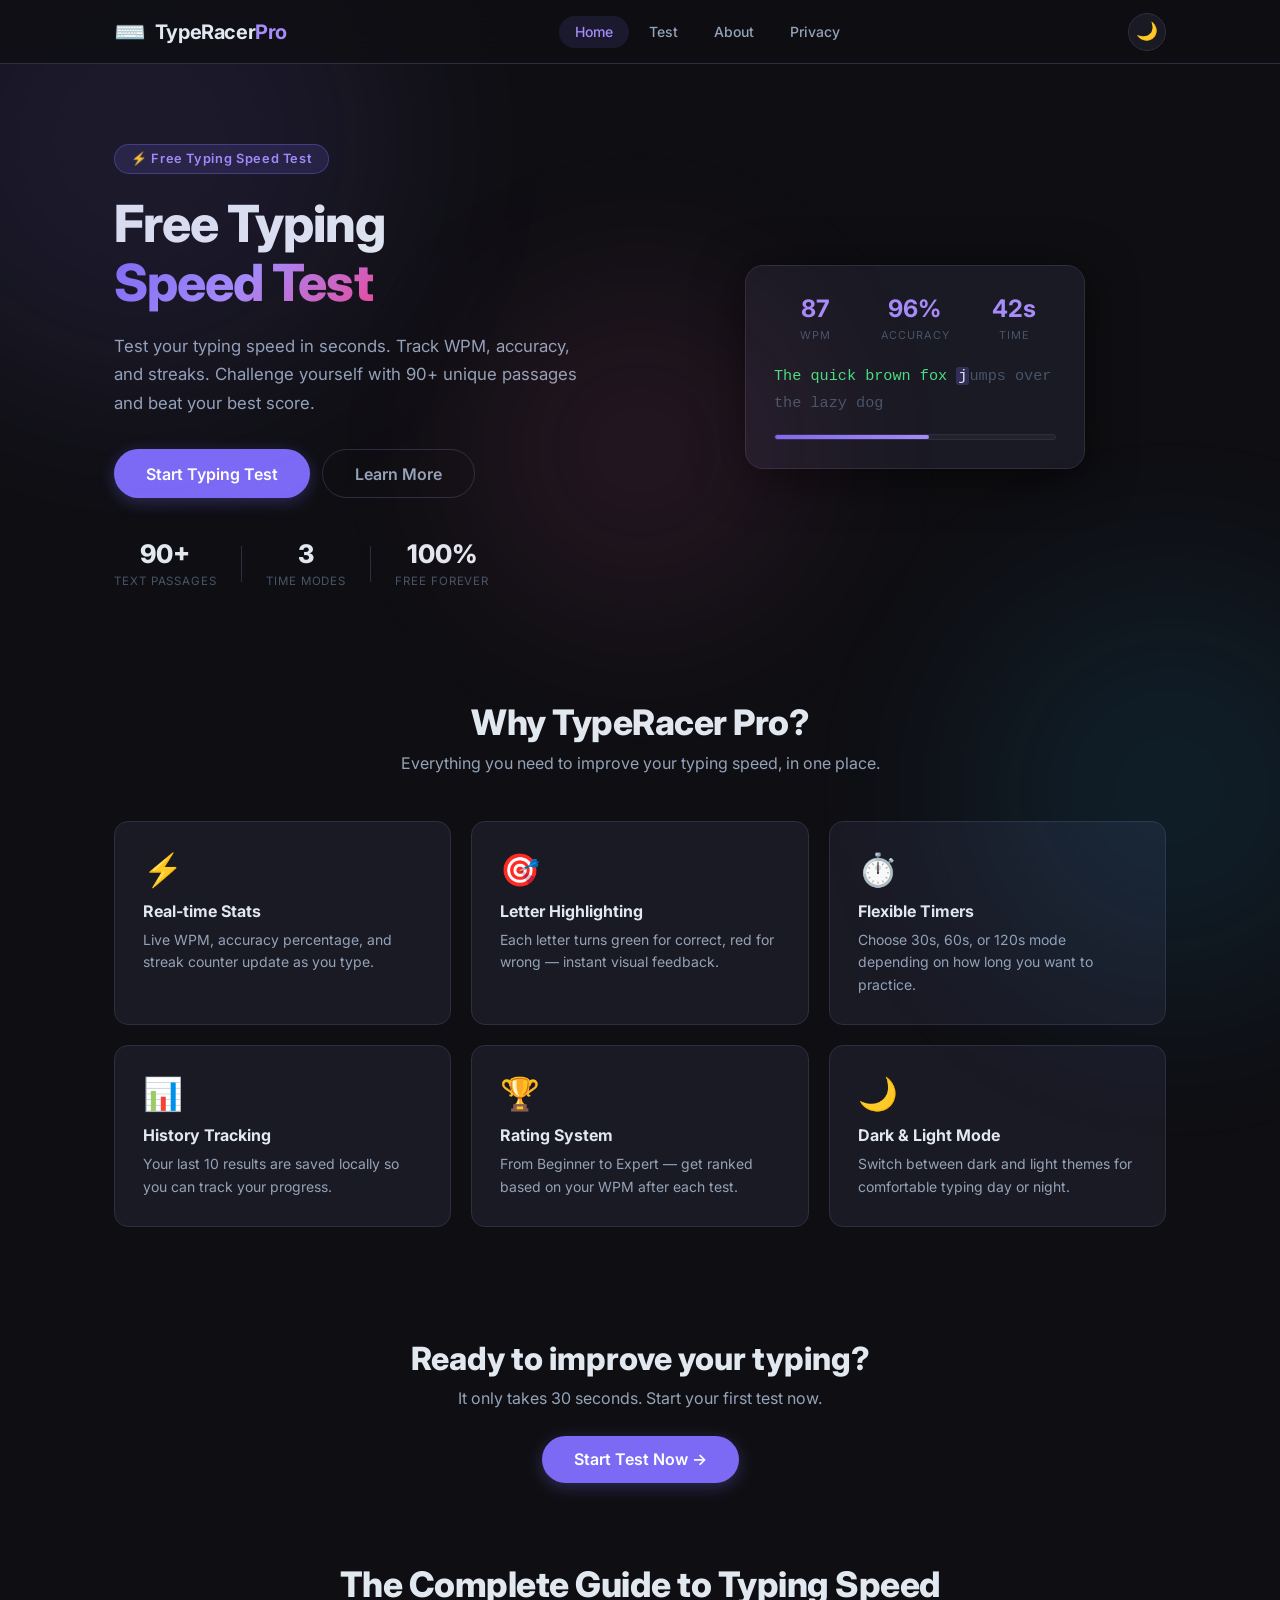
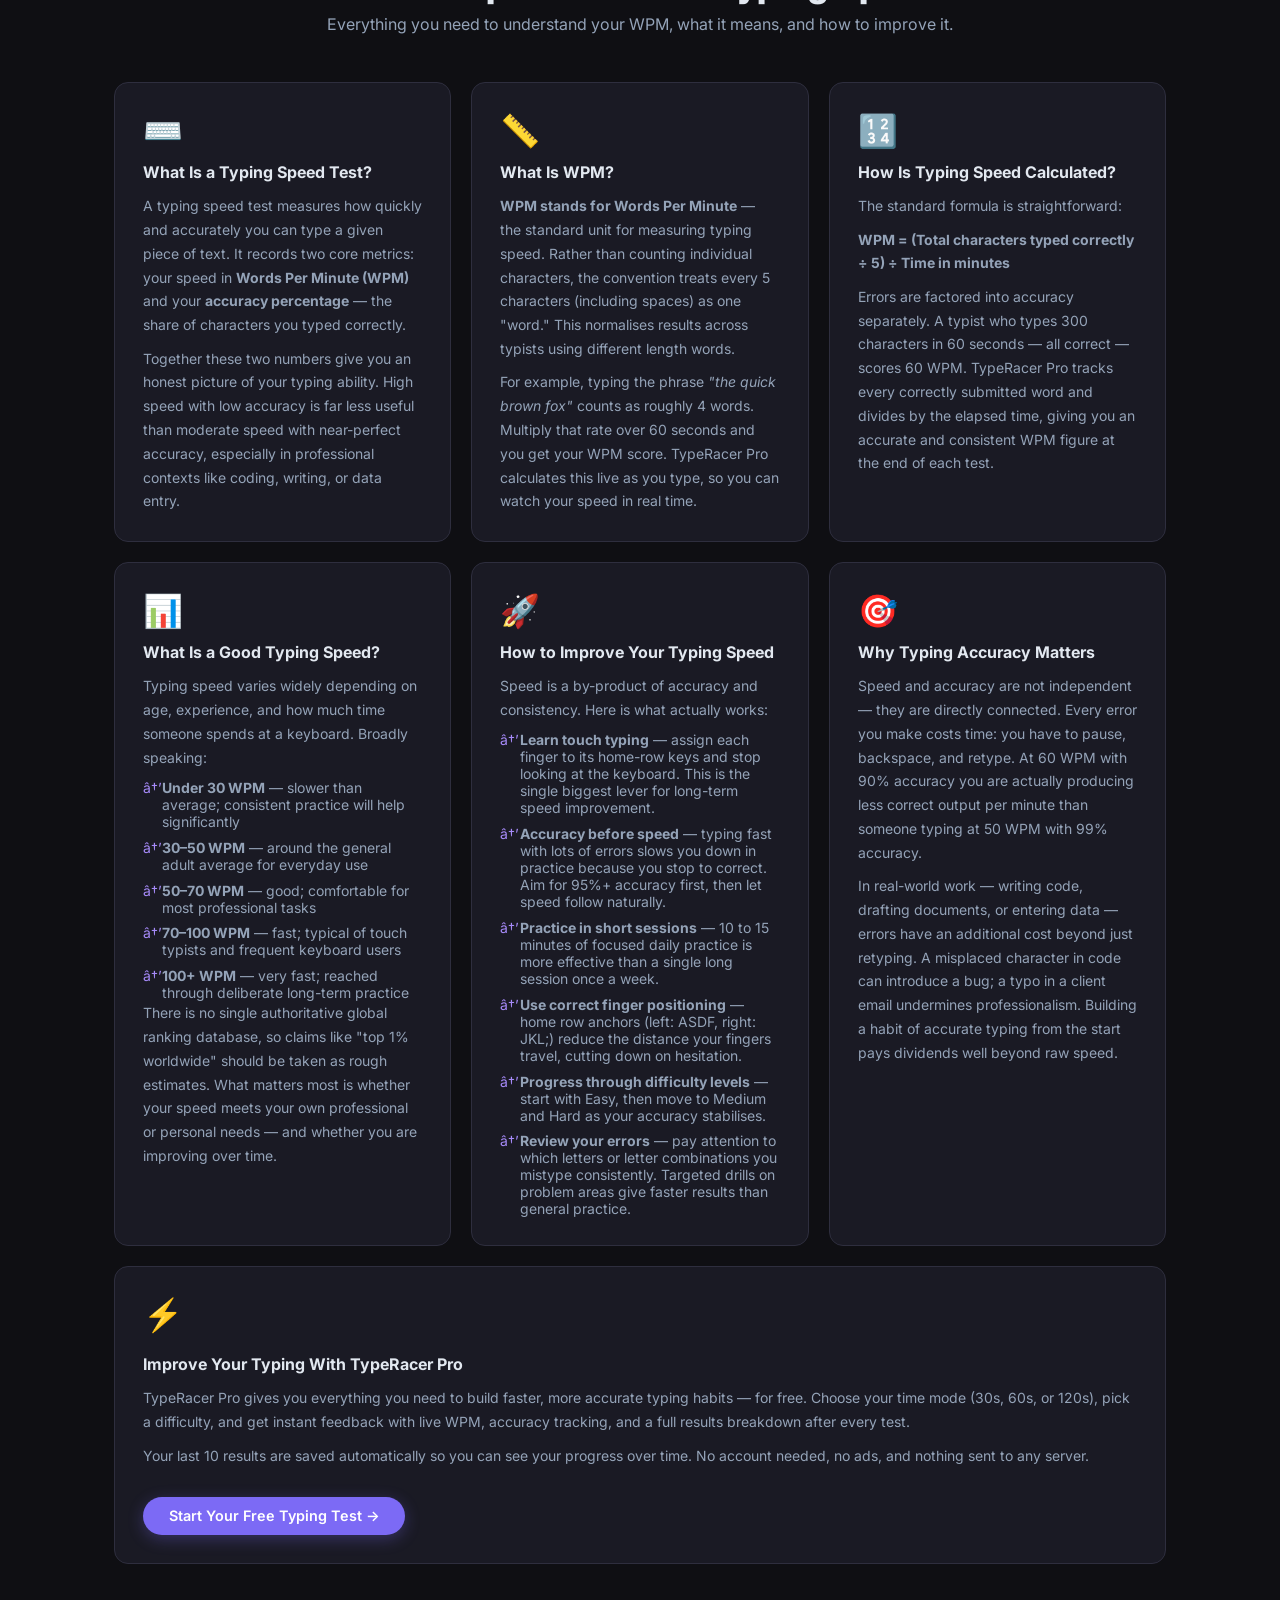
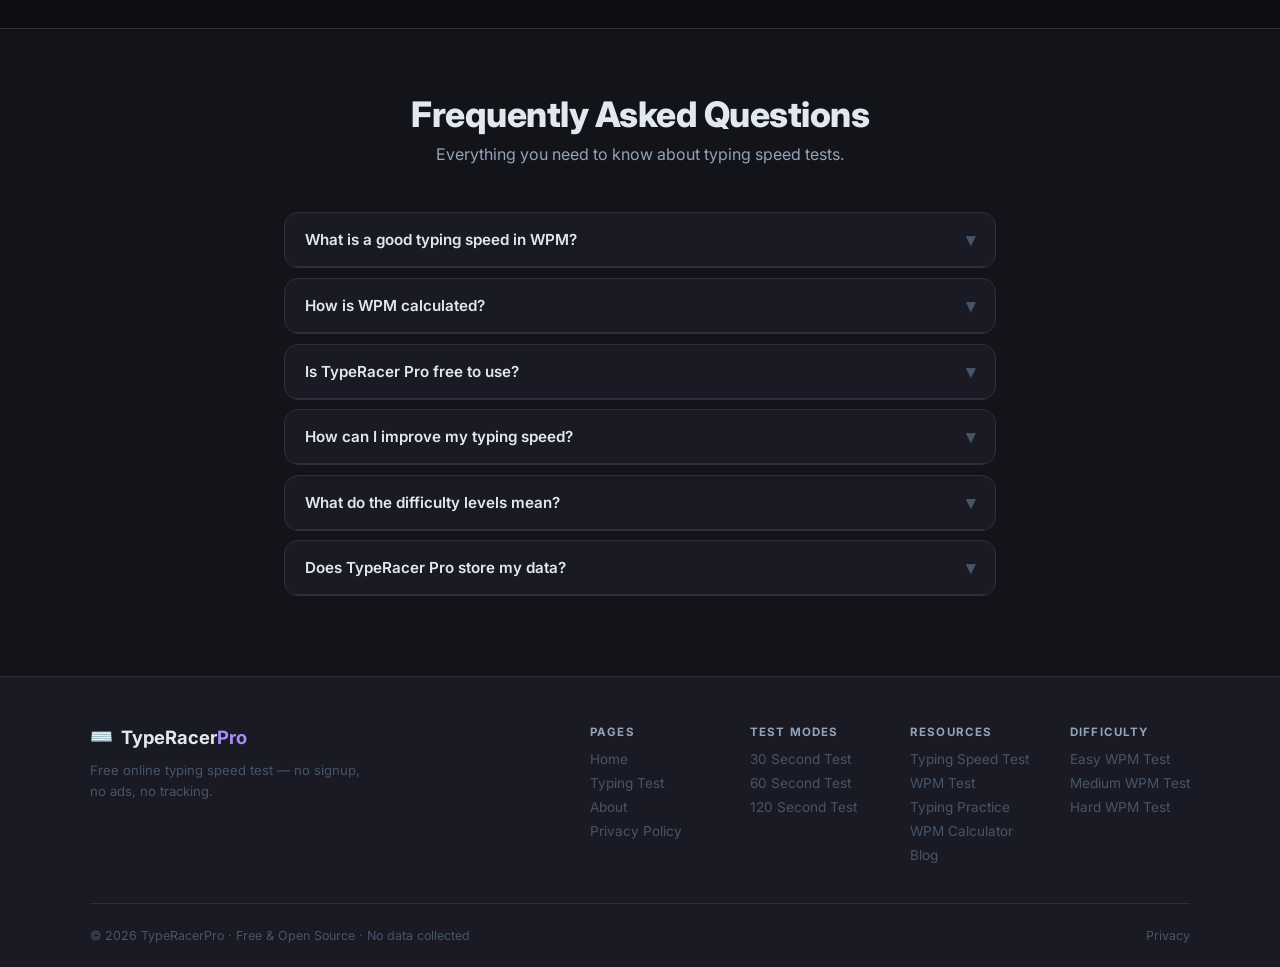
==== index.html @ 52be236a "fix(seo): phase 12B targeted fixes 1. Unique title on /typing-speed-test/:    'Typing Speed Test Onl" ====
<!DOCTYPE html>
<html lang="en" data-theme="dark">
<head>
  <meta charset="UTF-8" />
  <meta name="viewport" content="width=device-width, initial-scale=1.0" />

  <!-- ═══ PRIMARY SEO ═══ -->
  <title>Free Typing Speed Test – Check Your WPM &amp; Accuracy | TypeRacer Pro</title>
  <meta name="description" content="Test your typing speed online for free with TypeRacer Pro. Measure your WPM, typing accuracy and performance with 30, 60 and 120 second typing tests." />
  <meta name="author" content="TypeRacer Pro" />
  <meta name="robots" content="index, follow, max-snippet:-1, max-image-preview:large, max-video-preview:-1" />
  <link rel="canonical" href="https://typeracer-pro-web.vercel.app/" />

  <!-- ═══ GOOGLE SEARCH CONSOLE VERIFICATION ═══ -->
  <meta name="google-site-verification" content="u94Q-LPY9rlbLOCqkLbpNXLqDdMX69lBTEO2n5nx1cg" />

  <!-- ═══ OPEN GRAPH (Facebook / LinkedIn) ═══ -->
  <meta property="og:type"        content="website" />
  <meta property="og:url"         content="https://typeracer-pro-web.vercel.app/" />
  <meta property="og:title"       content="TypeRacer Pro – Free Typing Speed Test" />
  <meta property="og:description" content="Measure your WPM, accuracy & streaks. 3 difficulty levels. 100% free. No signup." />
  <meta property="og:site_name"   content="TypeRacer Pro" />
  <meta property="og:locale"      content="en_US" />

  <!-- ═══ TWITTER CARD ═══ -->
  <meta name="twitter:card"        content="summary_large_image" />
  <meta name="twitter:url"         content="https://typeracer-pro-web.vercel.app/" />
  <meta name="twitter:title"       content="TypeRacer Pro – Free Typing Speed Test" />
  <meta name="twitter:description" content="Test your WPM in 30, 60 or 120 seconds. Easy, Medium & Hard modes. Free & instant." />

  <!-- ═══ THEME & APP META ═══ -->
  <meta name="theme-color" content="#7c6af5" />
  <meta name="application-name" content="TypeRacer Pro" />
  <meta name="generator" content="TypeRacer Pro v1.0" />
  <link rel="icon" type="image/svg+xml" href="data:image/svg+xml,<svg xmlns='http://www.w3.org/2000/svg' viewBox='0 0 100 100'><text y='.9em' font-size='90'>⌨️</text></svg>" />

  <!-- ═══ ADDITIONAL SEO META ═══ -->
  <meta name="rating" content="general" />
  <meta name="language" content="English" />
  <meta name="category" content="Education, Productivity, Tools" />
  <meta name="classification" content="Education" />
  <meta name="coverage" content="Worldwide" />
  <meta name="distribution" content="Global" />

  <!-- ═══ SCHEMA.ORG – WebApplication + SoftwareApplication ═══ -->
  <script type="application/ld+json">
  {
    "@context": "https://schema.org",
    "@type": ["WebApplication", "SoftwareApplication"],
    "name": "TypeRacer Pro",
    "url": "https://typeracer-pro-web.vercel.app/",
    "description": "A free online typing speed test that measures your WPM and accuracy with multiple difficulty levels and timed modes.",
    "applicationCategory": "EducationalApplication",
    "applicationSubCategory": "Productivity",
    "operatingSystem": "Any",
    "browserRequirements": "Requires JavaScript. Works in Chrome, Firefox, Safari, Edge.",
    "softwareVersion": "1.0",
    "datePublished": "2026-08-04",
    "dateModified": "2026-08-04",
    "offers": {
      "@type": "Offer",
      "price": "0",
      "priceCurrency": "USD"
    },
    "featureList": [
      "Words Per Minute (WPM) measurement",
      "Typing accuracy percentage",
      "Easy, Medium and Hard difficulty levels",
      "30, 60 and 120 second test modes",
      "Score history tracking",
      "Dark and Light mode"
    ],
    "screenshot": "https://typeracer-pro-web.vercel.app/og-image.png",
    "inLanguage": "en"
  }
  </script>

  <!-- ═══ SCHEMA.ORG – Organization ═══ -->
  <script type="application/ld+json">
  {
    "@context": "https://schema.org",
    "@type": "Organization",
    "name": "TypeRacer Pro",
    "url": "https://typeracer-pro-web.vercel.app/",
    "logo": "https://typeracer-pro-web.vercel.app/og-image.png",
    "description": "TypeRacer Pro provides a free, fast, and accurate online typing speed test for everyone."
  }
  </script>

  <!-- ═══ SCHEMA.ORG – WebSite with SearchAction ═══ -->
  <script type="application/ld+json">
  {
    "@context": "https://schema.org",
    "@type": "WebSite",
    "name": "TypeRacer Pro",
    "url": "https://typeracer-pro-web.vercel.app/",
    "description": "Free online typing speed test — measure your WPM, accuracy, and streaks.",
    "inLanguage": "en-US",
    "publisher": {
      "@type": "Organization",
      "name": "TypeRacer Pro",
      "url": "https://typeracer-pro-web.vercel.app/"
    }
  }
  </script>

  <!-- ═══ SCHEMA.ORG – FAQPage ═══ -->
  <script type="application/ld+json">
  {
    "@context": "https://schema.org",
    "@type": "FAQPage",
    "mainEntity": [
      {
        "@type": "Question",
        "name": "What is a good typing speed in WPM?",
        "acceptedAnswer": {
          "@type": "Answer",
          "text": "The average typing speed is around 40 WPM. A speed of 50-70 WPM is considered good, and anything above 80 WPM is considered fast or professional. Expert typists can exceed 100 WPM."
        }
      },
      {
        "@type": "Question",
        "name": "How is WPM calculated?",
        "acceptedAnswer": {
          "@type": "Answer",
          "text": "WPM (Words Per Minute) is calculated by counting the number of correctly typed words divided by the time taken in minutes. TypeRacer Pro counts each correctly submitted word and divides by elapsed time."
        }
      },
      {
        "@type": "Question",
        "name": "Is TypeRacer Pro free to use?",
        "acceptedAnswer": {
          "@type": "Answer",
          "text": "Yes, TypeRacer Pro is completely free to use. No account or sign-up is required. Simply open the site and start typing."
        }
      },
      {
        "@type": "Question",
        "name": "How can I improve my typing speed?",
        "acceptedAnswer": {
          "@type": "Answer",
          "text": "Practice daily for 10-15 minutes, focus on accuracy before speed, use all 10 fingers (touch typing), avoid looking at the keyboard, and start with Easy mode before progressing to Medium and Hard."
        }
      },
      {
        "@type": "Question",
        "name": "What do the difficulty levels mean?",
        "acceptedAnswer": {
          "@type": "Answer",
          "text": "Easy mode uses short common words — perfect for beginners. Medium uses full sentences with moderate vocabulary. Hard uses complex technical passages for advanced typists."
        }
      },
      {
        "@type": "Question",
        "name": "Does TypeRacer Pro store my data?",
        "acceptedAnswer": {
          "@type": "Answer",
          "text": "Your typing test history is stored only in your browser localStorage. No personal data is sent to any server."
        }
      }
    ]
  }
  </script>

  <!-- ═══ PERFORMANCE ═══ -->
  <link rel="dns-prefetch" href="https://fonts.googleapis.com" />
  <link rel="dns-prefetch" href="https://fonts.gstatic.com" />
  <link rel="preconnect" href="https://fonts.googleapis.com" />
  <link rel="preconnect" href="https://fonts.gstatic.com" crossorigin />
  <link rel="stylesheet" href="style.css" />
  <link rel="stylesheet" href="https://fonts.googleapis.com/css2?family=Inter:wght@300;400;500;600;700;800&display=swap">
</head>
<body>

  <!-- Animated background blobs -->
  <div class="bg-blob blob1"></div>
  <div class="bg-blob blob2"></div>
  <div class="bg-blob blob3"></div>

  <!-- ══════════════════════════════
       NAVBAR
  ══════════════════════════════ -->
  <nav class="navbar" id="navbar">
    <div class="nav-inner">
      <!-- Logo -->
      <a href="/" class="nav-logo" data-page="home" aria-label="TypeRacer Pro Home">
        <span class="logo-icon">⌨️</span>
        <span class="logo-text">TypeRacer<span class="logo-accent">Pro</span></span>
      </a>

      <!-- Desktop Nav Links -->
      <ul class="nav-links" id="nav-links">
        <li><a class="nav-link active" href="/" data-page="home"> Home</a></li>
        <li><a class="nav-link" href="/#test" data-page="test">Test</a></li>
        <li><a class="nav-link" href="/#about" data-page="about"> About</a></li>
        <li><a class="nav-link" href="/#privacy" data-page="privacy"> Privacy</a></li>
      </ul>

      <!-- Right side controls -->
      <div class="nav-controls">
        <!-- Theme Toggle -->
        <button class="theme-toggle" id="theme-toggle" aria-label="Toggle theme">
          <span class="theme-icon" id="theme-icon">🌙</span>
        </button>
        <!-- Hamburger (mobile) -->
        <button class="hamburger" id="hamburger" aria-label="Toggle menu">
          <span></span><span></span><span></span>
        </button>
      </div>
    </div>

    <!-- Mobile Dropdown -->
    <div class="mobile-menu" id="mobile-menu">
      <a class="mobile-link active" href="/" data-page="home"> Home</a>
      <a class="mobile-link" href="/#test" data-page="test"> Test</a>
      <a class="mobile-link" href="/#about" data-page="about"> About</a>
      <a class="mobile-link" href="/#privacy" data-page="privacy"> Privacy</a>
    </div>
  </nav>

  <!-- ══════════════════════════════
       PAGE: HOME
  ══════════════════════════════ -->
  <div class="page active" id="page-home">
    <section class="hero">
      <div class="hero-inner">
        <div class="hero-badge">⚡ Free Typing Speed Test</div>
        <h1 class="hero-title">
          Free Typing<br/>
          <span class="gradient-text">Speed Test</span>
        </h1>
        <p class="hero-subtitle">
          Test your typing speed in seconds. Track WPM, accuracy, and streaks.
          Challenge yourself with 90+ unique passages and beat your best score.
        </p>
        <div class="hero-actions">
          <button class="btn btn-primary btn-lg" data-page="test">
             Start Typing Test
          </button>
          <button class="btn btn-outline btn-lg" data-page="about">
            Learn More
          </button>
        </div>

        <!-- Mini Stats -->
        <div class="hero-stats">
          <div class="hero-stat">
            <span class="hero-stat-value">90+</span>
            <span class="hero-stat-label">Text Passages</span>
          </div>
          <div class="hero-stat-divider"></div>
          <div class="hero-stat">
            <span class="hero-stat-value">3</span>
            <span class="hero-stat-label">Time Modes</span>
          </div>
          <div class="hero-stat-divider"></div>
          <div class="hero-stat">
            <span class="hero-stat-value">100%</span>
            <span class="hero-stat-label">Free Forever</span>
          </div>
        </div>
      </div>

      <!-- Hero Visual -->
      <div class="hero-visual">
        <div class="mock-card">
          <div class="mock-stats">
            <div class="mock-stat"><span class="mock-val">87</span><span class="mock-lbl">WPM</span></div>
            <div class="mock-stat"><span class="mock-val">96%</span><span class="mock-lbl">Accuracy</span></div>
            <div class="mock-stat"><span class="mock-val">42s</span><span class="mock-lbl">Time</span></div>
          </div>
          <div class="mock-text">
            <span class="m-correct">The quick brown fox</span>
            <span class="m-current"> j</span><span class="m-pending">umps over the lazy dog</span>
          </div>
          <div class="mock-bar"><div class="mock-fill"></div></div>
        </div>
      </div>
    </section>

    <!-- Features Section -->
    <section class="features-section">
      <h2 class="section-title">Why TypeRacer Pro?</h2>
      <p class="section-subtitle">Everything you need to improve your typing speed, in one place.</p>
      <div class="features-grid">
        <div class="feature-card">
          <div class="feature-icon">⚡</div>
          <h3>Real-time Stats</h3>
          <p>Live WPM, accuracy percentage, and streak counter update as you type.</p>
        </div>
        <div class="feature-card">
          <div class="feature-icon">🎯</div>
          <h3>Letter Highlighting</h3>
          <p>Each letter turns green for correct, red for wrong — instant visual feedback.</p>
        </div>
        <div class="feature-card">
          <div class="feature-icon">⏱️</div>
          <h3>Flexible Timers</h3>
          <p>Choose 30s, 60s, or 120s mode depending on how long you want to practice.</p>
        </div>
        <div class="feature-card">
          <div class="feature-icon">📊</div>
          <h3>History Tracking</h3>
          <p>Your last 10 results are saved locally so you can track your progress.</p>
        </div>
        <div class="feature-card">
          <div class="feature-icon">🏆</div>
          <h3>Rating System</h3>
          <p>From Beginner to Expert — get ranked based on your WPM after each test.</p>
        </div>
        <div class="feature-card">
          <div class="feature-icon">🌙</div>
          <h3>Dark & Light Mode</h3>
          <p>Switch between dark and light themes for comfortable typing day or night.</p>
        </div>
      </div>
    </section>

    <!-- CTA Section -->
    <section class="cta-section">
      <h2>Ready to improve your typing?</h2>
      <p>It only takes 30 seconds. Start your first test now.</p>
      <button class="btn btn-primary btn-lg" data-page="test">Start Test Now →</button>
    </section>

    <!-- ══════════════════════════════
         SEO GUIDE SECTION
    ══════════════════════════════ -->
    <section class="features-section seo-guide-section" id="typing-guide" aria-labelledby="guide-heading">
      <h2 class="section-title" id="guide-heading">The Complete Guide to Typing Speed</h2>
      <p class="section-subtitle">Everything you need to understand your WPM, what it means, and how to improve it.</p>

      <div class="seo-guide-grid">

        <!-- 1. What Is a Typing Speed Test? -->
        <article class="feature-card seo-card" aria-labelledby="seo-what-is">
          <div class="feature-icon">⌨️</div>
          <h2 id="seo-what-is">What Is a Typing Speed Test?</h2>
          <p>A typing speed test measures how quickly and accurately you can type a given piece of text. It records two core metrics: your speed in <strong>Words Per Minute (WPM)</strong> and your <strong>accuracy percentage</strong> — the share of characters you typed correctly.</p>
          <p>Together these two numbers give you an honest picture of your typing ability. High speed with low accuracy is far less useful than moderate speed with near-perfect accuracy, especially in professional contexts like coding, writing, or data entry.</p>
        </article>

        <!-- 2. What Is WPM? -->
        <article class="feature-card seo-card" aria-labelledby="seo-wpm">
          <div class="feature-icon">📏</div>
          <h2 id="seo-wpm">What Is WPM?</h2>
          <p><strong>WPM stands for Words Per Minute</strong> — the standard unit for measuring typing speed. Rather than counting individual characters, the convention treats every 5 characters (including spaces) as one "word." This normalises results across typists using different length words.</p>
          <p>For example, typing the phrase <em>"the quick brown fox"</em> counts as roughly 4 words. Multiply that rate over 60 seconds and you get your WPM score. TypeRacer Pro calculates this live as you type, so you can watch your speed in real time.</p>
        </article>

        <!-- 3. How Is Typing Speed Calculated? -->
        <article class="feature-card seo-card" aria-labelledby="seo-calculated">
          <div class="feature-icon">🔢</div>
          <h2 id="seo-calculated">How Is Typing Speed Calculated?</h2>
          <p>The standard formula is straightforward:</p>
          <p><strong>WPM = (Total characters typed correctly ÷ 5) ÷ Time in minutes</strong></p>
          <p>Errors are factored into accuracy separately. A typist who types 300 characters in 60 seconds — all correct — scores 60 WPM. TypeRacer Pro tracks every correctly submitted word and divides by the elapsed time, giving you an accurate and consistent WPM figure at the end of each test.</p>
        </article>

        <!-- 4. What Is a Good Typing Speed? -->
        <article class="feature-card seo-card" aria-labelledby="seo-good-speed">
          <div class="feature-icon">📊</div>
          <h2 id="seo-good-speed">What Is a Good Typing Speed?</h2>
          <p>Typing speed varies widely depending on age, experience, and how much time someone spends at a keyboard. Broadly speaking:</p>
          <ul class="tips-list">
            <li><strong>Under 30 WPM</strong> — slower than average; consistent practice will help significantly</li>
            <li><strong>30–50 WPM</strong> — around the general adult average for everyday use</li>
            <li><strong>50–70 WPM</strong> — good; comfortable for most professional tasks</li>
            <li><strong>70–100 WPM</strong> — fast; typical of touch typists and frequent keyboard users</li>
            <li><strong>100+ WPM</strong> — very fast; reached through deliberate long-term practice</li>
          </ul>
          <p>There is no single authoritative global ranking database, so claims like "top 1% worldwide" should be taken as rough estimates. What matters most is whether your speed meets your own professional or personal needs — and whether you are improving over time.</p>
        </article>

        <!-- 5. How to Improve Your Typing Speed -->
        <article class="feature-card seo-card" aria-labelledby="seo-improve">
          <div class="feature-icon">🚀</div>
          <h2 id="seo-improve">How to Improve Your Typing Speed</h2>
          <p>Speed is a by-product of accuracy and consistency. Here is what actually works:</p>
          <ul class="tips-list">
            <li><strong>Learn touch typing</strong> — assign each finger to its home-row keys and stop looking at the keyboard. This is the single biggest lever for long-term speed improvement.</li>
            <li><strong>Accuracy before speed</strong> — typing fast with lots of errors slows you down in practice because you stop to correct. Aim for 95%+ accuracy first, then let speed follow naturally.</li>
            <li><strong>Practice in short sessions</strong> — 10 to 15 minutes of focused daily practice is more effective than a single long session once a week.</li>
            <li><strong>Use correct finger positioning</strong> — home row anchors (left: ASDF, right: JKL;) reduce the distance your fingers travel, cutting down on hesitation.</li>
            <li><strong>Progress through difficulty levels</strong> — start with Easy, then move to Medium and Hard as your accuracy stabilises.</li>
            <li><strong>Review your errors</strong> — pay attention to which letters or letter combinations you mistype consistently. Targeted drills on problem areas give faster results than general practice.</li>
          </ul>
        </article>

        <!-- 6. Why Typing Accuracy Matters -->
        <article class="feature-card seo-card" aria-labelledby="seo-accuracy">
          <div class="feature-icon">🎯</div>
          <h2 id="seo-accuracy">Why Typing Accuracy Matters</h2>
          <p>Speed and accuracy are not independent — they are directly connected. Every error you make costs time: you have to pause, backspace, and retype. At 60 WPM with 90% accuracy you are actually producing less correct output per minute than someone typing at 50 WPM with 99% accuracy.</p>
          <p>In real-world work — writing code, drafting documents, or entering data — errors have an additional cost beyond just retyping. A misplaced character in code can introduce a bug; a typo in a client email undermines professionalism. Building a habit of accurate typing from the start pays dividends well beyond raw speed.</p>
        </article>

        <!-- 7. Improve Your Typing With TypeRacer Pro (CTA) -->
        <article class="feature-card seo-card seo-card-cta" aria-labelledby="seo-cta">
          <div class="feature-icon">⚡</div>
          <h2 id="seo-cta">Improve Your Typing With TypeRacer Pro</h2>
          <p>TypeRacer Pro gives you everything you need to build faster, more accurate typing habits — for free. Choose your time mode (30s, 60s, or 120s), pick a difficulty, and get instant feedback with live WPM, accuracy tracking, and a full results breakdown after every test.</p>
          <p>Your last 10 results are saved automatically so you can see your progress over time. No account needed, no ads, and nothing sent to any server.</p>
          <div class="seo-cta-action">
            <button class="btn btn-primary" data-page="test" aria-label="Start your free typing speed test">Start Your Free Typing Test →</button>
          </div>
        </article>

      </div>
    </section>

    <!-- FAQ Section (Schema.org matched) -->
    <section class="faq-section" id="faq" aria-labelledby="faq-heading">
      <div class="faq-inner">
        <h2 class="section-title" id="faq-heading">Frequently Asked Questions</h2>
        <p class="section-subtitle">Everything you need to know about typing speed tests.</p>
        <div class="faq-list">

          <div class="faq-item">
            <button class="faq-q" aria-expanded="false">
              <span>What is a good typing speed in WPM?</span>
              <span class="faq-arrow">▾</span>
            </button>
            <div class="faq-a" hidden>
              <p>The average typing speed is around <strong>40 WPM</strong>. A speed of 50–70 WPM is considered good, and anything above 80 WPM is fast or professional. Expert typists exceed 100 WPM.</p>
            </div>
          </div>

          <div class="faq-item">
            <button class="faq-q" aria-expanded="false">
              <span>How is WPM calculated?</span>
              <span class="faq-arrow">▾</span>
            </button>
            <div class="faq-a" hidden>
              <p>WPM is the number of <strong>correctly typed words divided by elapsed minutes</strong>. TypeRacer Pro counts each correctly submitted word and divides by the time used in your test.</p>
            </div>
          </div>

          <div class="faq-item">
            <button class="faq-q" aria-expanded="false">
              <span>Is TypeRacer Pro free to use?</span>
              <span class="faq-arrow">▾</span>
            </button>
            <div class="faq-a" hidden>
              <p>Yes — <strong>100% free, forever</strong>. No account, no sign-up, no ads. Just open the site and start typing immediately.</p>
            </div>
          </div>

          <div class="faq-item">
            <button class="faq-q" aria-expanded="false">
              <span>How can I improve my typing speed?</span>
              <span class="faq-arrow">▾</span>
            </button>
            <div class="faq-a" hidden>
              <p>Practice daily for 10–15 minutes, focus on <strong>accuracy before speed</strong>, use all 10 fingers (touch typing), and avoid looking at the keyboard. Start with Easy mode, then progress to Medium and Hard.</p>
            </div>
          </div>

          <div class="faq-item">
            <button class="faq-q" aria-expanded="false">
              <span>What do the difficulty levels mean?</span>
              <span class="faq-arrow">▾</span>
            </button>
            <div class="faq-a" hidden>
              <p><strong>Easy</strong> — short, common words perfect for beginners. <strong>Medium</strong> — full sentences with moderate vocabulary. <strong>Hard</strong> — complex technical passages for advanced typists.</p>
            </div>
          </div>

          <div class="faq-item">
            <button class="faq-q" aria-expanded="false">
              <span>Does TypeRacer Pro store my data?</span>
              <span class="faq-arrow">▾</span>
            </button>
            <div class="faq-a" hidden>
              <p>Your last 10 test results are stored in your browser's <strong>localStorage only</strong> — nothing is sent to any server. You can delete it anytime with the "Clear All" button.</p>
            </div>
          </div>

        </div>
      </div>
    </section>
  </div>

  <!-- ══════════════════════════════
       PAGE: TEST
  ══════════════════════════════ -->
  <div class="page" id="page-test">
    <div class="test-page-inner">

      <!-- Test Header -->
      <div class="test-header">
        <div class="test-header-row">
          <div class="time-tabs">
            <button class="time-tab active" data-time="30">30s</button>
            <button class="time-tab" data-time="60">60s</button>
            <button class="time-tab" data-time="120">120s</button>
          </div>
          <div class="test-hint">Press <kbd>Tab</kbd> to restart</div>
        </div>

        <!-- Difficulty Selector -->
        <div class="difficulty-row">
          <span class="diff-label">Difficulty:</span>
          <div class="diff-tabs">
            <button class="diff-tab active" data-diff="easy">
              <span class="diff-dot easy-dot"></span> Easy
            </button>
            <button class="diff-tab" data-diff="medium">
              <span class="diff-dot medium-dot"></span> Medium
            </button>
            <button class="diff-tab" data-diff="hard">
              <span class="diff-dot hard-dot"></span> Hard
            </button>
          </div>
          <span class="diff-desc" id="diff-desc">Short, common words — great for beginners</span>
        </div>
      </div>

      <!-- Stats Bar -->
      <div class="stats-bar">
        <div class="stat-card" id="wpm-card">
          <span class="stat-value" id="wpm">0</span>
          <span class="stat-label">WPM</span>
        </div>
        <div class="stat-card" id="accuracy-card">
          <span class="stat-value" id="accuracy">100</span>
          <span class="stat-label">Accuracy %</span>
        </div>
        <div class="stat-card timer-highlight" id="timer-card">
          <span class="stat-value" id="timer">30</span>
          <span class="stat-label">Seconds</span>
        </div>
        <div class="stat-card" id="streak-card">
          <span class="stat-value" id="streak">0</span>
          <span class="stat-label">Streak 🔥</span>
        </div>
      </div>

      <!-- Text Display Area -->
      <div class="test-area" id="test-area-box">
        <div class="text-display" id="text-display"></div>
        <div class="input-wrapper">
          <input
            type="text"
            id="typing-input"
            class="typing-input"
            placeholder="Click here and start typing..."
            aria-label="Typing input field"
            autocomplete="off"
            autocorrect="off"
            autocapitalize="off"
            spellcheck="false"
          />
        </div>
      </div>

      <!-- Progress -->
      <div class="progress-wrap">
        <div class="progress-container">
          <div class="progress-bar" id="progress-bar"></div>
        </div>
        <span class="progress-label" id="progress-label">0%</span>
      </div>

      <!-- Controls -->
      <div class="controls">
        <button class="btn btn-primary" id="restart-btn">↺ Restart</button>
        <button class="btn btn-outline" id="new-text-btn">⟳ New Text</button>
      </div>

      <!-- Virtual Keyboard -->
      <div class="vkb-wrap" id="vkb-wrap">
        <div class="vkb-label">⌨️ Live Keyboard</div>
        <div class="vkb" id="virtual-keyboard">
          <!-- Row 1 -->
          <div class="vkb-row">
            <div class="vkb-key" data-key="`">`</div>
            <div class="vkb-key" data-key="1">1</div>
            <div class="vkb-key" data-key="2">2</div>
            <div class="vkb-key" data-key="3">3</div>
            <div class="vkb-key" data-key="4">4</div>
            <div class="vkb-key" data-key="5">5</div>
            <div class="vkb-key" data-key="6">6</div>
            <div class="vkb-key" data-key="7">7</div>
            <div class="vkb-key" data-key="8">8</div>
            <div class="vkb-key" data-key="9">9</div>
            <div class="vkb-key" data-key="0">0</div>
            <div class="vkb-key" data-key="-">-</div>
            <div class="vkb-key" data-key="=">=</div>
            <div class="vkb-key vkb-wide" data-key="Backspace">⌫</div>
          </div>
          <!-- Row 2 -->
          <div class="vkb-row">
            <div class="vkb-key vkb-wide" data-key="Tab">Tab</div>
            <div class="vkb-key" data-key="q">Q</div>
            <div class="vkb-key" data-key="w">W</div>
            <div class="vkb-key" data-key="e">E</div>
            <div class="vkb-key" data-key="r">R</div>
            <div class="vkb-key" data-key="t">T</div>
            <div class="vkb-key" data-key="y">Y</div>
            <div class="vkb-key" data-key="u">U</div>
            <div class="vkb-key" data-key="i">I</div>
            <div class="vkb-key" data-key="o">O</div>
            <div class="vkb-key" data-key="p">P</div>
            <div class="vkb-key" data-key="[">[</div>
            <div class="vkb-key" data-key="]">]</div>
            <div class="vkb-key" data-key="\">\</div>
          </div>
          <!-- Row 3 -->
          <div class="vkb-row">
            <div class="vkb-key vkb-wide vkb-caps" data-key="CapsLock">Caps</div>
            <div class="vkb-key" data-key="a">A</div>
            <div class="vkb-key" data-key="s">S</div>
            <div class="vkb-key" data-key="d">D</div>
            <div class="vkb-key" data-key="f">F</div>
            <div class="vkb-key" data-key="g">G</div>
            <div class="vkb-key" data-key="h">H</div>
            <div class="vkb-key" data-key="j">J</div>
            <div class="vkb-key" data-key="k">K</div>
            <div class="vkb-key" data-key="l">L</div>
            <div class="vkb-key" data-key=";">;</div>
            <div class="vkb-key" data-key="'">'</div>
            <div class="vkb-key vkb-wide" data-key="Enter">Enter</div>
          </div>
          <!-- Row 4 -->
          <div class="vkb-row">
            <div class="vkb-key vkb-xwide" data-key="Shift">Shift</div>
            <div class="vkb-key" data-key="z">Z</div>
            <div class="vkb-key" data-key="x">X</div>
            <div class="vkb-key" data-key="c">C</div>
            <div class="vkb-key" data-key="v">V</div>
            <div class="vkb-key" data-key="b">B</div>
            <div class="vkb-key" data-key="n">N</div>
            <div class="vkb-key" data-key="m">M</div>
            <div class="vkb-key" data-key=",">,</div>
            <div class="vkb-key" data-key=".">.</div>
            <div class="vkb-key" data-key="/">/</div>
            <div class="vkb-key vkb-xwide" data-key="Shift">Shift</div>
          </div>
          <!-- Row 5 — Space -->
          <div class="vkb-row">
            <div class="vkb-key vkb-space" data-key=" ">Space</div>
          </div>
        </div>
      </div>

      <!-- History -->
      <div class="history-section">
        <div class="history-header">
          <h3 class="history-title">📊 Recent Results</h3>
          <button class="btn-clear" id="clear-history-btn">Clear All</button>
        </div>
        <div class="history-list" id="history-list">
          <p class="history-empty">No tests yet. Start typing above!</p>
        </div>
      </div>

    </div>
  </div>

  <!-- ══════════════════════════════
       PAGE: ABOUT
  ══════════════════════════════ -->
  <div class="page" id="page-about">
    <div class="content-page">
      <div class="page-hero">
        <h1>About <span class="gradient-text">TypeRacer Pro</span></h1>
        <p>A free, beautiful, and feature-rich typing speed test built for everyone.</p>
      </div>

      <div class="about-grid">
        <div class="about-main">
          <div class="content-card">
            <h2>🎯 What is TypeRacer Pro?</h2>
            <p>TypeRacer Pro is a free, browser-based typing speed test designed to help you measure and improve your typing speed. Whether you're a student, developer, writer, or anyone who uses a keyboard — faster and more accurate typing saves you time every day.</p>
            <p>With real-time feedback, letter-by-letter highlighting, and persistent score history, TypeRacer Pro gives you everything you need in a clean, distraction-free interface.</p>
          </div>

          <div class="content-card">
            <h2>⚙️ How It Works</h2>
            <div class="steps">
              <div class="step">
                <div class="step-num">1</div>
                <div class="step-text">
                  <strong>Choose your time</strong> — Pick 30, 60, or 120 seconds.
                </div>
              </div>
              <div class="step">
                <div class="step-num">2</div>
                <div class="step-text">
                  <strong>Start typing</strong> — The timer begins on your first keystroke.
                </div>
              </div>
              <div class="step">
                <div class="step-num">3</div>
                <div class="step-text">
                  <strong>Get results</strong> — See your WPM, accuracy, correct words, and rating.
                </div>
              </div>
              <div class="step">
                <div class="step-num">4</div>
                <div class="step-text">
                  <strong>Improve</strong> — Practice daily and track your progress in the history section.
                </div>
              </div>
            </div>
          </div>

          <div class="content-card">
            <h2>📈 Understanding Your Results</h2>
            <div class="ratings-table">
              <div class="rating-row">
                <span class="rating-badge expert">⚡ Expert</span>
                <span>100+ WPM — Top 1% of typists worldwide</span>
              </div>
              <div class="rating-row">
                <span class="rating-badge professional">🚀 Professional</span>
                <span>70–99 WPM — Faster than most office workers</span>
              </div>
              <div class="rating-row">
                <span class="rating-badge fast">🔥 Fast</span>
                <span>50–69 WPM — Well above average</span>
              </div>
              <div class="rating-row">
                <span class="rating-badge good">✅ Good</span>
                <span>35–49 WPM — Slightly above average</span>
              </div>
              <div class="rating-row">
                <span class="rating-badge average">📈 Average</span>
                <span>20–34 WPM — Room to improve</span>
              </div>
              <div class="rating-row">
                <span class="rating-badge beginner">🌱 Beginner</span>
                <span>0–19 WPM — Just getting started</span>
              </div>
            </div>
          </div>
        </div>

        <div class="about-sidebar">
          <div class="content-card">
            <h2>⌨️ Keyboard Shortcuts</h2>
            <div class="shortcuts">
              <div class="shortcut"><kbd>Tab</kbd> <span>Restart test</span></div>
              <div class="shortcut"><kbd>Esc</kbd> <span>Close result modal</span></div>
              <div class="shortcut"><kbd>Space</kbd> <span>Submit current word</span></div>
            </div>
          </div>

          <div class="content-card">
            <h2>💡 Tips to Type Faster</h2>
            <ul class="tips-list">
              <li>Use all 10 fingers (touch typing)</li>
              <li>Look at the screen, not the keyboard</li>
              <li>Prioritize accuracy over speed first</li>
              <li>Practice for 10–15 minutes daily</li>
              <li>Keep your wrists relaxed and raised</li>
              <li>Use a mechanical keyboard if possible</li>
            </ul>
          </div>

          <div class="content-card">
            <h2>🛠️ Tech Stack</h2>
            <div class="tech-tags">
              <span class="tech-tag">HTML5</span>
              <span class="tech-tag">CSS3</span>
              <span class="tech-tag">Vanilla JS</span>
              <span class="tech-tag">LocalStorage</span>
              <span class="tech-tag">Google Fonts</span>
              <span class="tech-tag">Vercel</span>
            </div>
          </div>
        </div>
      </div>

      <div class="about-cta">
        <button class="btn btn-primary btn-lg" data-page="test">Start Your Test Now 🚀</button>
      </div>
    </div>
  </div>

  <!-- ══════════════════════════════
       PAGE: PRIVACY
  ══════════════════════════════ -->
  <div class="page" id="page-privacy">
    <div class="content-page content-page-narrow">
      <div class="page-hero">
        <h1>🔒 Privacy <span class="gradient-text">Policy</span></h1>
        <p>Last updated: August 2026 · Simple, honest, and transparent.</p>
      </div>

      <div class="privacy-cards">

        <div class="content-card">
          <h2>📋 Overview</h2>
          <p>TypeRacer Pro is a client-side only web application. We take your privacy seriously. This policy explains what data we collect, how we use it, and your rights.</p>
          <div class="privacy-highlight">
            <span>✅</span>
            <strong>We do not collect, store, or transmit any personal data to any server.</strong>
          </div>
        </div>

        <div class="content-card">
          <h2>💾 Data We Store Locally</h2>
          <p>TypeRacer Pro stores your typing test history in your browser's <strong>localStorage</strong>. This data:</p>
          <ul class="privacy-list">
            <li>Stays on your device only — never sent to any server</li>
            <li>Includes: WPM score, accuracy, correct/incorrect words, test duration, and timestamp</li>
            <li>Is limited to your last 10 test results</li>
            <li>Can be deleted at any time using the "Clear All" button in the test page</li>
            <li>Is automatically cleared when you clear your browser data</li>
          </ul>
        </div>

        <div class="content-card">
          <h2>🍪 Cookies</h2>
          <p>TypeRacer Pro does <strong>not</strong> use cookies of any kind — no tracking cookies, no analytics cookies, no session cookies.</p>
          <p>The only browser storage used is <code>localStorage</code> for your test history and theme preference, both of which are stored locally.</p>
        </div>

        <div class="content-card">
          <h2>📡 Third-Party Services</h2>
          <p>TypeRacer Pro uses the following third-party services for fonts only:</p>
          <ul class="privacy-list">
            <li><strong>Google Fonts</strong> — Loads the Inter font. Google may log font requests per their own privacy policy.</li>
          </ul>
          <p>No analytics, advertising, tracking, or data collection services are used.</p>
        </div>

        <div class="content-card">
          <h2>👶 Children's Privacy</h2>
          <p>TypeRacer Pro is safe for all ages. We do not knowingly collect any information from children or anyone else, as no personal data is collected at all.</p>
        </div>

        <div class="content-card">
          <h2>🔄 Changes to This Policy</h2>
          <p>If this privacy policy changes, the updated version will be published here with a new date. Since we collect no data, changes are unlikely to affect users in any significant way.</p>
        </div>

        <div class="content-card">
          <h2>📬 Contact</h2>
          <p>Have questions about this privacy policy? Since TypeRacer Pro is an open-source project with no backend, feel free to inspect the source code directly. All logic runs in your browser.</p>
        </div>

      </div>
    </div>
  </div>

  <!-- ══════════════════════════════
       RESULTS MODAL
  ══════════════════════════════ -->
  <div class="modal-overlay" id="modal-overlay">
    <div class="modal" id="results-modal">
      <div class="modal-header">
        <div class="trophy">🏆</div>
        <h2 class="modal-title">Test Complete!</h2>
      </div>
      <div class="modal-body">
        <div class="results-grid">
          <div class="result-item highlight">
            <span class="result-value" id="final-wpm">0</span>
            <span class="result-label">Words Per Minute</span>
          </div>
          <div class="result-item">
            <span class="result-value" id="final-accuracy">0%</span>
            <span class="result-label">Accuracy</span>
          </div>
          <div class="result-item">
            <span class="result-value" id="final-correct">0</span>
            <span class="result-label">Correct Words</span>
          </div>
          <div class="result-item">
            <span class="result-value" id="final-errors">0</span>
            <span class="result-label">Errors</span>
          </div>
        </div>

        <!-- WPM Progress Chart -->
        <div class="chart-section">
          <div class="chart-title-row">
            <span class="chart-heading">📈 Your WPM History</span>
            <span class="chart-sub">Latest result highlighted</span>
          </div>
          <!-- chart-area: bars fill the space, zone labels + y-axis rendered by JS -->
          <div class="chart-area" id="chart-area">
            <div class="chart-bars" id="chart-bars"></div>
          </div>
          <div class="chart-legend">
            <span class="legend-item"><span class="legend-dot" style="background:#10b981"></span>Achieved</span>
            <span class="legend-item"><span class="legend-dot" style="background:rgba(248,113,113,0.4)"></span>Not reached</span>
            <span class="legend-item"><span class="legend-dot" style="background:#64748b"></span>Avg Typist ~40 WPM</span>
          </div>
        </div>

        <div class="rating-section">
          <div class="rating-badge" id="rating-badge">Beginner</div>
          <p class="rating-message" id="rating-message">Keep practicing!</p>
        </div>
      </div>
      <div class="modal-footer">
        <button class="btn btn-primary" id="modal-restart-btn">↺ Try Again</button>
        <button class="btn btn-outline" id="modal-new-btn">⟳ New Text</button>
      </div>
      <div class="modal-back-row">
        <button class="btn btn-back" id="modal-back-btn">← Back to Test Page</button>
      </div>
    </div>
  </div>

  <!-- ══════════════════════════════
       FOOTER
  ══════════════════════════════ -->
  <footer class="footer" role="contentinfo">
    <div class="footer-inner">
      <div class="footer-top">
        <div class="footer-brand">
          <div class="footer-logo">
            <span aria-hidden="true">⌨️</span>
            <span>TypeRacer<span class="logo-accent">Pro</span></span>
          </div>
          <p class="footer-tagline">Free online typing speed test — no signup, no ads, no tracking.</p>
        </div>
        <nav class="footer-nav" aria-label="Footer navigation">
          <div class="footer-nav-col">
            <span class="footer-nav-heading">Pages</span>
            <a href="/" data-page="home">Home</a>
            <a href="/#test" data-page="test">Typing Test</a>
            <a href="/#about" data-page="about">About</a>
            <a href="/#privacy" data-page="privacy">Privacy Policy</a>
          </div>
          <div class="footer-nav-col">
            <span class="footer-nav-heading">Test Modes</span>
            <a href="/#test" data-page="test">30 Second Test</a>
            <a href="/#test" data-page="test">60 Second Test</a>
            <a href="/#test" data-page="test">120 Second Test</a>
          </div>
          <div class="footer-nav-col">
            <span class="footer-nav-heading">Resources</span>
            <a href="/typing-speed-test/">Typing Speed Test</a>
            <a href="/wpm-test/">WPM Test</a>
            <a href="/typing-practice/">Typing Practice</a>
            <a href="/typing-speed-calculator/">WPM Calculator</a>
            <a href="/blog/">Blog</a>
          </div>
          <div class="footer-nav-col">
            <span class="footer-nav-heading">Difficulty</span>
            <a href="/#test" data-page="test">Easy WPM Test</a>
            <a href="/#test" data-page="test">Medium WPM Test</a>
            <a href="/#test" data-page="test">Hard WPM Test</a>
          </div>
        </nav>
      </div>
      <div class="footer-bottom">
        <p class="footer-copy">© 2026 TypeRacerPro · Free &amp; Open Source · No data collected</p>
        <div class="footer-bottom-links">
          <a href="/#privacy" data-page="privacy">Privacy</a>
          
        </div>
      </div>
    </div>
  </footer>

  <script src="script.js" defer></script>
</body>
</html>
---- style.css ----
﻿/* ============================================
   CSS Variables â€“ Dark & Light Mode
   ============================================ */
:root {
  --bg: #0f0f13;
  --bg2: #13131a;
  --surface: #1a1a24;
  --surface2: #22222e;
  --border: #2e2e3e;
  --accent: #7c6af5;
  --accent2: #a78bfa;
  --accent-glow: rgba(124,106,245,0.3);
  --green: #4ade80;
  --red: #f87171;
  --yellow: #fbbf24;
  --text-primary: #e2e8f0;
  --text-secondary: #94a3b8;
  --text-muted: #475569;
  --correct: #4ade80;
  --incorrect: #f87171;
  --radius: 14px;
  --radius-sm: 8px;
  --shadow: 0 4px 24px rgba(0,0,0,0.4);
  --shadow-lg: 0 8px 48px rgba(0,0,0,0.6);
  --nav-h: 64px;
  --transition: 0.25s ease;
}

/* Light Mode Overrides */
[data-theme="light"] {
  --bg: #f1f5f9;
  --bg2: #e8edf5;
  --surface: #ffffff;
  --surface2: #f8fafc;
  --border: #e2e8f0;
  --accent: #6d56f0;
  --accent2: #8b5cf6;
  --accent-glow: rgba(109,86,240,0.2);
  --text-primary: #0f172a;
  --text-secondary: #475569;
  --text-muted: #94a3b8;
  --correct: #16a34a;
  --incorrect: #dc2626;
  --shadow: 0 4px 24px rgba(0,0,0,0.08);
  --shadow-lg: 0 8px 48px rgba(0,0,0,0.12);
}

/* ============================================
   Reset
   ============================================ */
*, *::before, *::after { box-sizing: border-box; margin: 0; padding: 0; }
html { scroll-behavior: smooth; }

body {
  font-family: 'Inter', -apple-system, BlinkMacSystemFont, 'Segoe UI', sans-serif;
  background: var(--bg);
  color: var(--text-primary);
  min-height: 100vh;
  overflow-x: hidden;
  transition: background var(--transition), color var(--transition);
}

a { cursor: pointer; text-decoration: none; color: inherit; }

/* ============================================
   Background Blobs
   ============================================ */
.bg-blob {
  position: fixed; border-radius: 50%;
  filter: blur(90px); opacity: 0.1;
  pointer-events: none; z-index: 0;
  animation: blobFloat 9s ease-in-out infinite;
  transition: opacity var(--transition);
}
[data-theme="light"] .bg-blob { opacity: 0.06; }
.blob1 { width:520px;height:520px;background:radial-gradient(circle,#7c6af5,#a78bfa);top:-120px;left:-120px; }
.blob2 { width:420px;height:420px;background:radial-gradient(circle,#06b6d4,#3b82f6);bottom:-100px;right:-100px;animation-delay:3s; }
.blob3 { width:320px;height:320px;background:radial-gradient(circle,#f472b6,#ec4899);top:50%;left:50%;transform:translate(-50%,-50%);animation-delay:6s; }
@keyframes blobFloat {
  0%,100% { transform:translate(0,0) scale(1); }
  33%      { transform:translate(20px,-20px) scale(1.05); }
  66%      { transform:translate(-15px,15px) scale(0.95); }
}

/* ============================================
   Navbar
   ============================================ */
.navbar {
  position: fixed; top: 0; left: 0; right: 0; z-index: 50;
  height: var(--nav-h);
  background: rgba(15,15,19,0.85);
  backdrop-filter: blur(16px);
  border-bottom: 1px solid var(--border);
  transition: background var(--transition), border-color var(--transition);
}
[data-theme="light"] .navbar {
  background: rgba(255,255,255,0.88);
}
.nav-inner {
  max-width: 1100px; margin: 0 auto;
  height: 100%; padding: 0 1.5rem;
  display: flex; align-items: center; justify-content: space-between;
  gap: 1rem;
}
.nav-logo {
  display: flex; align-items: center; gap: 0.55rem;
  text-decoration: none;
}
.logo-icon  { font-size: 1.6rem; }
.logo-text  { font-size: 1.25rem; font-weight: 700; color: var(--text-primary); letter-spacing: -0.4px; }
.logo-accent { color: var(--accent2); }

/* Desktop nav links */
.nav-links {
  display: flex; list-style: none; gap: 0.25rem;
}
.nav-link {
  padding: 0.45rem 1rem; border-radius: 50px;
  font-size: 0.875rem; font-weight: 500;
  color: var(--text-secondary); cursor: pointer;
  transition: all var(--transition);
}
.nav-link:hover { color: var(--text-primary); background: var(--surface); }
.nav-link.active { color: var(--accent2); background: rgba(124,106,245,0.12); }

/* Nav controls */
.nav-controls { display: flex; align-items: center; gap: 0.5rem; }

.theme-toggle {
  width: 38px; height: 38px; border-radius: 50%;
  background: var(--surface); border: 1px solid var(--border);
  cursor: pointer; font-size: 1.1rem;
  display: flex; align-items: center; justify-content: center;
  transition: all var(--transition);
}
.theme-toggle:hover { border-color: var(--accent); transform: scale(1.1); }

/* Hamburger */
.hamburger {
  display: none; flex-direction: column; justify-content: center; gap: 5px;
  width: 38px; height: 38px; background: var(--surface);
  border: 1px solid var(--border); border-radius: var(--radius-sm);
  cursor: pointer; padding: 8px;
  transition: all var(--transition);
}
.hamburger span {
  display: block; height: 2px; border-radius: 2px;
  background: var(--text-secondary);
  transition: all 0.3s ease;
}
.hamburger.open span:nth-child(1) { transform: translateY(7px) rotate(45deg); }
.hamburger.open span:nth-child(2) { opacity: 0; }
.hamburger.open span:nth-child(3) { transform: translateY(-7px) rotate(-45deg); }

/* Mobile menu */
.mobile-menu {
  display: none; flex-direction: column;
  background: var(--surface); border-top: 1px solid var(--border);
  padding: 0.75rem 1rem;
}
.mobile-menu.open { display: flex; }
.mobile-link {
  padding: 0.75rem 1rem; border-radius: var(--radius-sm);
  font-size: 0.9rem; font-weight: 500;
  color: var(--text-secondary); cursor: pointer;
  transition: all var(--transition);
}
.mobile-link:hover, .mobile-link.active {
  color: var(--accent2); background: rgba(124,106,245,0.1);
}

/* ============================================
   Page System
   ============================================ */
.page { display: none; min-height: calc(100vh - var(--nav-h) - 70px); padding-top: var(--nav-h); }
.page.active { display: block; }

/* ============================================
   HOME PAGE â€“ Hero
   ============================================ */
.hero {
  max-width: 1100px; margin: 0 auto;
  padding: 5rem 1.5rem 3rem;
  display: grid; grid-template-columns: 1fr 1fr;
  gap: 3rem; align-items: center;
}
.hero-badge {
  display: inline-block; padding: 0.4rem 1rem;
  background: rgba(124,106,245,0.15); border: 1px solid rgba(124,106,245,0.35);
  border-radius: 50px; font-size: 0.8rem; font-weight: 600;
  color: var(--accent2); margin-bottom: 1.25rem; letter-spacing: 0.05em;
}
.hero-title {
  font-size: clamp(2.2rem, 5vw, 3.2rem); font-weight: 800;
  line-height: 1.15; margin-bottom: 1.25rem; letter-spacing: -1px;
}
.gradient-text {
  background: linear-gradient(135deg, var(--accent), var(--accent2), #ec4899);
  -webkit-background-clip: text; -webkit-text-fill-color: transparent;
  background-clip: text;
}
.hero-subtitle {
  font-size: 1.05rem; color: var(--text-secondary); line-height: 1.7;
  margin-bottom: 2rem; max-width: 480px;
}
.hero-actions { display: flex; gap: 0.75rem; flex-wrap: wrap; margin-bottom: 2.5rem; }

.hero-stats {
  display: flex; align-items: center; gap: 1.5rem;
  flex-wrap: wrap;
}
.hero-stat { text-align: center; }
.hero-stat-value { display: block; font-size: 1.6rem; font-weight: 800; color: var(--text-primary); }
.hero-stat-label { font-size: 0.72rem; color: var(--text-muted); text-transform: uppercase; letter-spacing: 0.08em; }
.hero-stat-divider { width: 1px; height: 36px; background: var(--border); }

/* Hero visual mock card */
.hero-visual { display: flex; justify-content: center; align-items: center; }
.mock-card {
  background: var(--surface); border: 1px solid var(--border);
  border-radius: 18px; padding: 1.75rem; width: 100%; max-width: 340px;
  box-shadow: var(--shadow-lg);
}
.mock-stats { display: flex; gap: 1rem; margin-bottom: 1.25rem; }
.mock-stat { flex: 1; text-align: center; }
.mock-val { display: block; font-size: 1.5rem; font-weight: 700; color: var(--accent2); }
.mock-lbl { font-size: 0.68rem; color: var(--text-muted); text-transform: uppercase; letter-spacing: 0.08em; }
.mock-text {
  font-family: 'Fira Code', monospace; font-size: 0.95rem;
  line-height: 1.8; margin-bottom: 1rem;
}
.m-correct { color: var(--correct); }
.m-current {
  color: var(--text-primary); background: rgba(124,106,245,0.25);
  border-radius: 3px; padding: 0 2px;
}
.m-pending { color: var(--text-muted); }
.mock-bar { height: 6px; background: var(--surface2); border-radius: 50px; overflow: hidden; border: 1px solid var(--border); }
.mock-fill {
  height: 100%; width: 55%; border-radius: 50px;
  background: linear-gradient(90deg, var(--accent), var(--accent2));
  box-shadow: 0 0 8px var(--accent-glow);
}

/* ============================================
   Features Section
   ============================================ */
.features-section {
  max-width: 1100px; margin: 0 auto;
  padding: 4rem 1.5rem;
}
.section-title {
  text-align: center; font-size: clamp(1.6rem,3vw,2.2rem);
  font-weight: 800; margin-bottom: 0.6rem; letter-spacing: -0.5px;
}
.section-subtitle {
  text-align: center; color: var(--text-secondary);
  font-size: 1rem; margin-bottom: 3rem;
}
.features-grid {
  display: grid; grid-template-columns: repeat(3, 1fr);
  gap: 1.25rem;
}
.feature-card {
  background: var(--surface); border: 1px solid var(--border);
  border-radius: var(--radius); padding: 1.75rem;
  transition: all var(--transition);
}
.feature-card:hover {
  border-color: var(--accent); transform: translateY(-4px);
  box-shadow: 0 8px 32px var(--accent-glow);
}
.feature-icon { font-size: 2rem; margin-bottom: 0.75rem; display: block; }
.feature-card h3 { font-size: 1rem; font-weight: 700; margin-bottom: 0.5rem; }
.feature-card p { font-size: 0.875rem; color: var(--text-secondary); line-height: 1.6; }

/* ============================================
   CTA Section
   ============================================ */
.cta-section {
  max-width: 1100px; margin: 0 auto;
  padding: 3rem 1.5rem 5rem; text-align: center;
}
.cta-section h2 { font-size: clamp(1.5rem,3vw,2rem); font-weight: 800; margin-bottom: 0.6rem; }
.cta-section p  { color: var(--text-secondary); margin-bottom: 1.75rem; }

/* ============================================
   Buttons
   ============================================ */
.btn {
  display: inline-flex; align-items: center; gap: 0.4rem;
  border: none; border-radius: 50px;
  font-family: 'Inter', sans-serif; font-size: 0.9rem; font-weight: 600;
  padding: 0.65rem 1.6rem; cursor: pointer;
  transition: all var(--transition); text-decoration: none;
}
.btn-lg { padding: 0.85rem 2rem; font-size: 1rem; }
.btn-primary {
  background: var(--accent); color: #fff;
  box-shadow: 0 4px 16px var(--accent-glow);
}
.btn-primary:hover {
  background: var(--accent2); transform: translateY(-2px);
  box-shadow: 0 6px 24px var(--accent-glow);
}
.btn-primary:active { transform: translateY(0); }
.btn-outline {
  background: transparent; color: var(--text-secondary);
  border: 1px solid var(--border);
}
.btn-outline:hover {
  background: var(--surface); color: var(--text-primary);
  border-color: var(--accent); transform: translateY(-2px);
}
.btn-back {
  background: transparent;
  color: var(--text-muted);
  border: 1px solid var(--border);
  font-size: 0.82rem;
}
.btn-back:hover {
  color: var(--text-primary);
  border-color: var(--accent);
  background: rgba(124,106,245,0.08);
  transform: translateY(-1px);
}

/* ============================================
   TEST PAGE
   ============================================ */
.test-page-inner {
  max-width: 860px; margin: 0 auto;
  padding: 2rem 1.5rem 4rem;
}
.test-header {
  margin-bottom: 1.5rem;
}
.test-header-row {
  display: flex; align-items: center; justify-content: space-between;
  flex-wrap: wrap; gap: 0.75rem;
  margin-bottom: 0.9rem;
}

/* â”€â”€ Difficulty Row â”€â”€ */
.difficulty-row {
  display: flex; align-items: center; gap: 0.85rem;
  flex-wrap: wrap;
  padding: 0.65rem 1rem;
  background: var(--surface); border: 1px solid var(--border);
  border-radius: 50px;
}
.diff-label {
  font-size: 0.78rem; font-weight: 600;
  color: var(--text-muted); text-transform: uppercase; letter-spacing: 0.07em;
  white-space: nowrap;
}
.diff-tabs { display: flex; gap: 0.3rem; }
.diff-tab {
  display: flex; align-items: center; gap: 0.4rem;
  background: transparent; border: 1px solid transparent;
  color: var(--text-secondary); font-family: 'Inter', sans-serif;
  font-size: 0.82rem; font-weight: 600;
  padding: 0.35rem 0.9rem; border-radius: 50px;
  cursor: pointer; transition: all var(--transition);
}
.diff-tab:hover { background: var(--surface2); color: var(--text-primary); }
.diff-tab.active { border-color: var(--border); background: var(--surface2); color: var(--text-primary); }
.diff-tab[data-diff="easy"].active   { border-color: #34d399; color: #34d399; background: rgba(52,211,153,0.1); }
.diff-tab[data-diff="medium"].active { border-color: #fbbf24; color: #fbbf24; background: rgba(251,191,36,0.1); }
.diff-tab[data-diff="hard"].active   { border-color: #f87171; color: #f87171; background: rgba(248,113,113,0.1); }
.diff-dot { width: 8px; height: 8px; border-radius: 50%; display: inline-block; }
.easy-dot   { background: #34d399; }
.medium-dot { background: #fbbf24; }
.hard-dot   { background: #f87171; }
.diff-desc {
  font-size: 0.75rem; color: var(--text-muted);
  font-style: italic; margin-left: auto;
}
.time-tabs {
  display: flex; gap: 0.4rem;
  background: var(--surface); padding: 4px;
  border-radius: 50px; border: 1px solid var(--border);
}
.time-tab {
  background: transparent; border: none;
  color: var(--text-secondary); font-family: 'Inter', sans-serif;
  font-size: 0.85rem; font-weight: 500;
  padding: 0.45rem 1.1rem; border-radius: 50px;
  cursor: pointer; transition: all var(--transition);
}
.time-tab:hover { color: var(--text-primary); background: var(--surface2); }
.time-tab.active {
  background: var(--accent); color: #fff;
  box-shadow: 0 0 16px var(--accent-glow);
}
.test-hint { font-size: 0.8rem; color: var(--text-muted); }
.test-hint kbd {
  background: var(--surface2); border: 1px solid var(--border);
  border-radius: 4px; padding: 1px 6px; font-size: 0.75rem;
}

/* Stats Bar */
.stats-bar {
  display: grid; grid-template-columns: repeat(4,1fr);
  gap: 1rem; margin-bottom: 1.5rem;
}
.stat-card {
  background: var(--surface); border: 1px solid var(--border);
  border-radius: var(--radius); padding: 1.2rem 1rem; text-align: center;
  transition: all 0.3s ease; position: relative; overflow: hidden;
}
.stat-card::before {
  content:''; position:absolute; top:0; left:0; right:0; height:2px;
  background: linear-gradient(90deg,var(--accent),var(--accent2));
  opacity:0; transition:opacity 0.3s;
}
.stat-card:hover::before, .stat-card.timer-highlight::before { opacity:1; }
.stat-card.timer-highlight { border-color:var(--accent); box-shadow:0 0 20px rgba(124,106,245,0.15); }
.stat-value {
  display:block; font-size:2rem; font-weight:700; color:var(--text-primary);
  line-height:1; margin-bottom:0.3rem; transition:color 0.3s;
}
.stat-label {
  font-size:0.72rem; font-weight:500; color:var(--text-muted);
  text-transform:uppercase; letter-spacing:0.08em;
}
.stat-card.pulse .stat-value { animation: statPulse 0.3s ease; }
@keyframes statPulse {
  0%   { transform:scale(1); }
  50%  { transform:scale(1.15); color:var(--accent2); }
  100% { transform:scale(1); }
}
.timer-warning { color:var(--yellow) !important; }
.timer-danger  { color:var(--red) !important; }

/* Test Area */
.test-area {
  background:var(--surface); border:1px solid var(--border);
  border-radius:var(--radius); padding:2rem; margin-bottom:1rem;
  box-shadow:var(--shadow); transition:border-color 0.3s, box-shadow 0.3s;
}
.test-area:focus-within {
  border-color:var(--accent);
  box-shadow:0 0 0 3px rgba(124,106,245,0.15), var(--shadow);
}
.text-display {
  font-family: 'Fira Code', 'Consolas', 'Courier New', monospace; font-size:1.15rem; line-height:2.1;
  color:var(--text-muted); margin-bottom:1.5rem; user-select:none; min-height:100px;
}
.text-display .word { display:inline-block; margin-right:0.35em; position:relative; }
.text-display .letter { position:relative; transition:color 0.08s; }
.text-display .letter.correct { color:var(--correct); }
.text-display .letter.incorrect {
  color:var(--incorrect); text-decoration:underline wavy var(--incorrect);
}
.text-display .letter.current { color:var(--text-primary); }
.text-display .letter.current::after {
  content:''; position:absolute; bottom:-2px; left:0; width:100%; height:2px;
  background:var(--accent); border-radius:2px;
  animation:cursorBlink 0.8s ease-in-out infinite;
}
@keyframes cursorBlink { 0%,100%{opacity:1} 50%{opacity:0} }

/* Input */
.typing-input {
  width:100%; background:var(--surface2); border:1px solid var(--border);
  border-radius:var(--radius-sm); color:var(--text-primary);
  font-family:'Fira Code', 'Consolas', 'Courier New', monospace; font-size:1rem; padding:0.85rem 1.1rem;
  outline:none; transition:border-color 0.2s,box-shadow 0.2s; caret-color:var(--accent);
}
.typing-input::placeholder { color:var(--text-muted); }
.typing-input:focus { border-color:var(--accent); box-shadow:0 0 0 3px rgba(124,106,245,0.12); }
.typing-input.error {
  border-color:var(--red); box-shadow:0 0 0 3px rgba(248,113,113,0.12);
  animation:shake 0.3s ease;
}
@keyframes shake {
  0%,100%{transform:translateX(0)} 20%{transform:translateX(-6px)}
  40%{transform:translateX(6px)}  60%{transform:translateX(-4px)} 80%{transform:translateX(4px)}
}

/* Progress */
.progress-wrap { position:relative; margin-bottom:1rem; padding-bottom:1.25rem; }
.progress-container {
  background:var(--surface); border:1px solid var(--border);
  border-radius:50px; height:8px; overflow:hidden;
}
.progress-bar {
  height:100%; width:0%; border-radius:50px;
  background:linear-gradient(90deg,var(--accent),var(--accent2));
  transition:width 0.3s ease; box-shadow:0 0 8px var(--accent-glow);
}
.progress-label {
  position:absolute; right:0; bottom:0;
  font-size:0.72rem; color:var(--text-muted);
}

/* Controls */
.controls {
  display:flex; gap:0.75rem; justify-content:center; margin-bottom:2rem;
}

/* History */
.history-section { margin-top:0.5rem; }
.history-header { display:flex; align-items:center; justify-content:space-between; margin-bottom:1rem; }
.history-title { font-size:1rem; font-weight:600; color:var(--text-secondary); }
.btn-clear {
  background:none; border:1px solid var(--border); color:var(--text-muted);
  font-size:0.75rem; padding:0.25rem 0.75rem; border-radius:50px;
  cursor:pointer; font-family:'Inter',sans-serif; transition:all 0.2s;
}
.btn-clear:hover { color:var(--red); border-color:var(--red); }
.history-list { display:flex; flex-direction:column; gap:0.5rem; }
.history-empty {
  text-align:center; color:var(--text-muted); font-size:0.875rem; padding:1.5rem;
  background:var(--surface); border:1px dashed var(--border); border-radius:var(--radius);
}
.history-item {
  display:flex; align-items:center; justify-content:space-between;
  background:var(--surface); border:1px solid var(--border);
  border-radius:var(--radius-sm); padding:0.85rem 1.2rem;
  animation:slideIn 0.3s ease; flex-wrap:wrap; gap:0.5rem;
}
@keyframes slideIn { from{opacity:0;transform:translateY(-8px)} to{opacity:1;transform:translateY(0)} }
.history-item:hover { border-color:var(--accent); }
.history-meta { display:flex; align-items:center; gap:0.5rem; }
.history-num { font-size:0.75rem; color:var(--text-muted); font-weight:500; min-width:20px; }
.history-wpm { font-size:1rem; font-weight:700; color:var(--accent2); }
.history-stats { display:flex; align-items:center; gap:1rem; flex-wrap:wrap; }
.history-stat { font-size:0.82rem; color:var(--text-secondary); }
.history-stat strong { color:var(--text-primary); font-weight:600; }
.history-time { font-size:0.72rem; color:var(--text-muted); }

/* ============================================
   WPM CHART
   ============================================ */
.chart-section {
  margin: 1rem 0 0.5rem;
  background: var(--surface2);
  border: 1px solid var(--border);
  border-radius: var(--radius);
  padding: 0.9rem 0.9rem 0.7rem;
}
.chart-title-row {
  display: flex; align-items: baseline; justify-content: space-between;
  margin-bottom: 0.75rem;
}
.chart-heading { font-size: 0.82rem; font-weight: 700; color: var(--text-primary); }
.chart-sub     { font-size: 0.68rem; color: var(--text-muted); }

/* chart-area: positioning parent for everything */
.chart-area {
  position: relative;
  height: 200px;
  margin-bottom: 4px;
}

/* chart-bars fills the area minus right (y-nums) */
.chart-bars {
  position: absolute;
  top: 0; left: 0; right: 36px; bottom: 0;
}

/* Dashed zone separator lines */
.cz-line {
  position: absolute; left: 0; right: 0; height: 0;
  border-top: 1.5px dashed;
  opacity: 0.35; pointer-events: none; z-index: 2;
}
[data-theme="light"] .cz-line { opacity: 0.55; }

/* Zone text labels (Slow / Average / Fast / Expert) on left */
.cz-zlabel {
  position: absolute;
  left: 6px;
  display: flex; align-items: center;
  font-size: 0.65rem; font-weight: 700;
  pointer-events: none; z-index: 3;
  opacity: 0.85; letter-spacing: 0.02em;
}

/* Y-axis numbers on right */
.cz-ynum {
  position: absolute;
  right: -34px;
  transform: translateY(50%);
  font-size: 0.6rem; color: var(--text-muted);
  pointer-events: none; z-index: 3; line-height: 1;
}

/* Bar columns row */
.cz-row {
  position: absolute; inset: 0;
  display: flex; align-items: stretch; gap: 6px;
  z-index: 1;
}

/* Each bar column */
.cz-bar-wrap {
  display: flex; flex-direction: column;
  align-items: center; gap: 3px;
  flex: 1; min-width: 0; height: 100%;
}

/* WPM number on top */
.cz-val {
  font-size: 0.68rem; font-weight: 700;
  color: var(--text-secondary); line-height: 1;
  text-align: center; flex-shrink: 0; min-height: 13px;
}
.cz-val-now { color: #34d399; font-weight: 800; font-size: 0.72rem; }

/* Full-height column: unfilled top + filled bottom */
.cz-col {
  width: 100%; flex: 1;
  display: flex; flex-direction: column;
  border-radius: 7px; overflow: hidden; min-height: 0;
}
.cz-col-now {
  outline: 2px solid #34d399;
  box-shadow: 0 0 14px rgba(52,211,153,0.4);
  border-radius: 7px;
}
.cz-top     { background: rgba(248,113,113,0.2); min-height: 0; }
.cz-bot     { background: linear-gradient(180deg,#6ee7b7,#10b981); min-height: 3px; flex-shrink: 0; border-radius: 0 0 6px 6px; }
.cz-bot-now { background: linear-gradient(180deg,#34d399,#059669) !important; }
.cz-ref-top { background: transparent; min-height: 0; }
.cz-ref-bot { background: linear-gradient(180deg,#94a3b8,#64748b); min-height: 3px; flex-shrink: 0; border-radius: 0 0 6px 6px; }

/* Label below bar */
.cz-lbl {
  font-size: 0.59rem; color: var(--text-muted);
  text-align: center; line-height: 1; white-space: nowrap;
  overflow: hidden; text-overflow: ellipsis;
  max-width: 100%; flex-shrink: 0; min-height: 14px;
}
.cz-lbl-now { color: #34d399; font-weight: 600; }

/* Legend */
.chart-legend {
  display: flex; flex-wrap: wrap; gap: 0.4rem 0.85rem;
  margin-top: 0.5rem; padding-top: 0.5rem;
  border-top: 1px solid var(--border);
}
.legend-item {
  display: flex; align-items: center; gap: 0.3rem;
  font-size: 0.66rem; color: var(--text-muted);
}
.legend-dot { width: 7px; height: 7px; border-radius: 2px; flex-shrink: 0; }

/* ============================================
   MODAL
   ============================================ */
.modal-overlay {
  position:fixed; inset:0;
  background:rgba(0,0,0,0.72); backdrop-filter:blur(8px);
  display:flex; align-items:center; justify-content:center;
  z-index:100; opacity:0; pointer-events:none;
  transition:opacity 0.35s ease; padding:1rem;
}
.modal-overlay.active { opacity:1; pointer-events:all; }
.modal {
  background:var(--surface); border:1px solid var(--border);
  border-radius:20px; padding:1.75rem 1.75rem 1.5rem; width:100%; max-width:580px;
  box-shadow:var(--shadow-lg);
  transform:scale(0.88) translateY(18px);
  transition:transform 0.35s cubic-bezier(0.34,1.56,0.64,1);
  max-height: 90vh;
  overflow-y: auto;
  overflow-x: hidden;
}
.modal-overlay.active .modal { transform:scale(1) translateY(0); }
.modal-header { text-align:center; margin-bottom:2rem; }
.trophy { font-size:3rem; margin-bottom:0.5rem; animation:trophyBounce 0.6s ease 0.3s both; }
@keyframes trophyBounce {
  0%{transform:scale(0) rotate(-15deg)} 60%{transform:scale(1.2) rotate(5deg)} 100%{transform:scale(1) rotate(0)}
}
.modal-title { font-size:1.6rem; font-weight:700; color:var(--text-primary); }
.results-grid { display:grid; grid-template-columns:1fr 1fr; gap:1rem; margin-bottom:1.5rem; }
.result-item {
  background:var(--surface2); border:1px solid var(--border);
  border-radius:var(--radius); padding:1.2rem; text-align:center;
}
.result-item.highlight {
  border-color:var(--accent); background:rgba(124,106,245,0.08);
  box-shadow:0 0 20px rgba(124,106,245,0.1);
}
.result-value {
  display:block; font-size:2rem; font-weight:700;
  color:var(--text-primary); line-height:1; margin-bottom:0.3rem;
}
.result-item.highlight .result-value { color:var(--accent2); }
.result-label { font-size:0.72rem; color:var(--text-muted); text-transform:uppercase; letter-spacing:0.08em; }
.rating-section { text-align:center; padding:1rem; }
.rating-badge {
  display:inline-block; padding:0.5rem 1.5rem; border-radius:50px;
  font-weight:700; font-size:0.9rem; margin-bottom:0.6rem;
  letter-spacing:0.05em; text-transform:uppercase;
}
.rating-badge.beginner     { background:rgba(100,116,139,0.2); color:#94a3b8; border:1px solid #475569; }
.rating-badge.average      { background:rgba(59,130,246,0.15); color:#60a5fa; border:1px solid #3b82f6; }
.rating-badge.good         { background:rgba(34,197,94,0.15);  color:#4ade80; border:1px solid #22c55e; }
.rating-badge.fast         { background:rgba(251,191,36,0.15); color:#fbbf24; border:1px solid #f59e0b; }
.rating-badge.professional { background:rgba(124,106,245,0.2); color:var(--accent2); border:1px solid var(--accent); }
.rating-badge.expert       { background:linear-gradient(135deg,rgba(124,106,245,0.3),rgba(236,72,153,0.3)); color:#f0abfc; border:1px solid #c084fc; }
.rating-message { font-size:0.9rem; color:var(--text-secondary); }
.modal-footer {
  display: flex; gap: 0.6rem; justify-content: center;
  margin-top: 1.25rem; flex-wrap: wrap;
}
.modal-back-row {
  display: flex; justify-content: center;
  margin-top: 0.75rem;
}
.btn-back {
  background: transparent;
  border: none;
  color: var(--text-muted);
  font-family: 'Inter', sans-serif;
  font-size: 0.82rem;
  font-weight: 500;
  padding: 0.4rem 1rem;
  border-radius: 50px;
  cursor: pointer;
  transition: all var(--transition);
  text-decoration: underline;
  text-underline-offset: 3px;
  text-decoration-color: transparent;
}
.btn-back:hover {
  color: var(--accent2);
  text-decoration-color: var(--accent2);
}

/* ============================================
   ABOUT PAGE
   ============================================ */
.content-page {
  max-width:1100px; margin:0 auto;
  padding:3rem 1.5rem 5rem;
}
.content-page-narrow { max-width:740px; }
.page-hero {
  text-align:center; margin-bottom:3rem;
}
.page-hero h1 { font-size:clamp(1.8rem,4vw,2.8rem); font-weight:800; margin-bottom:0.6rem; letter-spacing:-0.5px; }
.page-hero p  { color:var(--text-secondary); font-size:1.05rem; }
.about-grid { display:grid; grid-template-columns:1fr 340px; gap:1.5rem; margin-bottom:2rem; }
.content-card {
  background:var(--surface); border:1px solid var(--border);
  border-radius:var(--radius); padding:1.75rem; margin-bottom:1.25rem;
}
.content-card h2 { font-size:1.15rem; font-weight:700; margin-bottom:1rem; }
.content-card p  { color:var(--text-secondary); font-size:0.9rem; line-height:1.7; margin-bottom:0.75rem; }
.content-card p:last-child { margin-bottom:0; }

.steps { display:flex; flex-direction:column; gap:0.85rem; }
.step  { display:flex; align-items:flex-start; gap:1rem; }
.step-num {
  min-width:32px; height:32px; border-radius:50%;
  background:var(--accent); color:#fff; font-weight:700;
  font-size:0.85rem; display:flex; align-items:center; justify-content:center;
  flex-shrink:0;
}
.step-text { font-size:0.9rem; color:var(--text-secondary); line-height:1.5; padding-top:6px; }
.step-text strong { color:var(--text-primary); }

.ratings-table { display:flex; flex-direction:column; gap:0.65rem; }
.rating-row { display:flex; align-items:center; gap:0.85rem; font-size:0.875rem; color:var(--text-secondary); }
.rating-row .rating-badge { font-size:0.72rem; white-space:nowrap; }

.shortcuts { display:flex; flex-direction:column; gap:0.7rem; }
.shortcut { display:flex; align-items:center; gap:0.75rem; font-size:0.875rem; color:var(--text-secondary); }
.shortcut kbd {
  background:var(--surface2); border:1px solid var(--border);
  border-radius:6px; padding:3px 10px; font-size:0.8rem;
  color:var(--text-primary); white-space:nowrap;
}

.tips-list { list-style:none; display:flex; flex-direction:column; gap:0.55rem; }
.tips-list li { font-size:0.875rem; color:var(--text-secondary); padding-left:1.2rem; position:relative; }
.tips-list li::before { content:'â†’'; position:absolute; left:0; color:var(--accent2); }

.tech-tags { display:flex; flex-wrap:wrap; gap:0.5rem; }
.tech-tag {
  background:rgba(124,106,245,0.1); border:1px solid rgba(124,106,245,0.25);
  color:var(--accent2); border-radius:50px; padding:0.25rem 0.85rem;
  font-size:0.78rem; font-weight:600;
}
.about-cta { text-align:center; padding-top:1rem; }

/* ============================================
   PRIVACY PAGE
   ============================================ */
.privacy-cards { display:flex; flex-direction:column; gap:1.25rem; }
.privacy-highlight {
  display:flex; align-items:flex-start; gap:0.75rem;
  background:rgba(74,222,128,0.08); border:1px solid rgba(74,222,128,0.25);
  border-radius:var(--radius-sm); padding:0.85rem 1rem; margin-top:1rem;
  font-size:0.875rem; color:var(--text-secondary);
}
.privacy-highlight span { font-size:1.1rem; flex-shrink:0; }
.privacy-list { list-style:none; display:flex; flex-direction:column; gap:0.5rem; margin:0.75rem 0; }
.privacy-list li { font-size:0.875rem; color:var(--text-secondary); padding-left:1.4rem; position:relative; line-height:1.6; }
.privacy-list li::before { content:'â€¢'; position:absolute; left:0.3rem; color:var(--accent2); }
.content-card code {
  background:var(--surface2); border:1px solid var(--border);
  border-radius:4px; padding:1px 6px; font-family:'Fira Code',monospace;
  font-size:0.85rem; color:var(--accent2);
}

/* ============================================
   FAQ SECTION
   ============================================ */
.faq-section {
  background: var(--bg2);
  border-top: 1px solid var(--border);
}
.faq-inner {
  max-width: 760px;
  margin: 0 auto;
  padding: 4rem 1.5rem 5rem;
}
.faq-list {
  display: flex;
  flex-direction: column;
  gap: 0.6rem;
  margin-top: 2rem;
}
.faq-item {
  background: var(--surface);
  border: 1px solid var(--border);
  border-radius: var(--radius);
  overflow: hidden;
  transition: border-color 0.2s;
}
.faq-item:hover { border-color: var(--accent); }
.faq-q {
  width: 100%;
  display: flex;
  align-items: center;
  justify-content: space-between;
  gap: 1rem;
  background: none;
  border: none;
  padding: 1rem 1.25rem;
  text-align: left;
  font-family: 'Inter', sans-serif;
  font-size: 0.95rem;
  font-weight: 600;
  color: var(--text-primary);
  cursor: pointer;
  transition: background 0.2s;
}
.faq-q:hover { background: var(--surface2); }
.faq-q[aria-expanded="true"] { color: var(--accent2); }
.faq-arrow {
  font-size: 1.1rem;
  color: var(--text-muted);
  flex-shrink: 0;
  transition: transform 0.25s ease;
}
.faq-q[aria-expanded="true"] .faq-arrow {
  transform: rotate(180deg);
  color: var(--accent2);
}
.faq-a {
  padding: 0 1.25rem;
  border-top: 1px solid var(--border);
  max-height: 0;
  overflow: hidden;
  transition: max-height 0.35s ease, padding 0.35s ease;
}
.faq-item.open .faq-a {
  max-height: 400px;
  padding: 0 1.25rem 1.1rem;
}
.faq-a p {
  font-size: 0.9rem;
  color: var(--text-secondary);
  line-height: 1.7;
  margin-top: 0.75rem;
}
.faq-a strong { color: var(--text-primary); }

/* ============================================
   FOOTER
   ============================================ */
.footer {
  background:var(--surface); border-top:1px solid var(--border);
  padding:3rem 1.5rem 1.5rem; margin-top:auto;
  position:relative; z-index:1;
}
.footer-inner {
  max-width:1100px; margin:0 auto;
  display:flex; flex-direction:column; gap:2.5rem;
}
.footer-top {
  display:flex; gap:3rem; flex-wrap:wrap;
  justify-content:space-between;
}
.footer-brand { max-width:280px; }
.footer-logo {
  display:flex; align-items:center; gap:0.5rem;
  font-size:1.15rem; font-weight:700; color:var(--text-primary);
  margin-bottom:0.75rem;
}
.footer-tagline { font-size:0.82rem; color:var(--text-muted); line-height:1.6; }
.footer-nav {
  display:flex; gap:2.5rem; flex-wrap:wrap;
}
.footer-nav-col {
  display:flex; flex-direction:column; gap:0.5rem; min-width:120px;
}
.footer-nav-heading {
  font-size:0.72rem; font-weight:700; color:var(--text-secondary);
  text-transform:uppercase; letter-spacing:0.1em; margin-bottom:0.25rem;
}
.footer-nav-col a {
  font-size:0.85rem; color:var(--text-muted); cursor:pointer;
  transition:color var(--transition); text-decoration:none;
  display: block;
}
.footer-nav-col a:hover { color:var(--accent2); }
/* Keep old .footer-links working for JS event listeners */
.footer-links a {
  font-size:0.875rem; color:var(--text-muted); cursor:pointer;
  transition:color var(--transition);
}
.footer-links a:hover { color:var(--accent2); }
.footer-bottom {
  display:flex; align-items:center; justify-content:space-between;
  flex-wrap:wrap; gap:0.75rem;
  padding-top:1.5rem; border-top:1px solid var(--border);
}
.footer-copy { font-size:0.78rem; color:var(--text-muted); }
.footer-bottom-links {
  display:flex; gap:1.25rem;
}
.footer-bottom-links a {
  font-size:0.78rem; color:var(--text-muted); cursor:pointer;
  text-decoration:none; transition:color var(--transition);
}
.footer-bottom-links a:hover { color:var(--accent2); }
@media (max-width:700px) {
  .footer-top { flex-direction:column; gap:2rem; }
  .footer-brand { max-width:100%; }
  .footer-nav { gap:1.5rem; }
  .footer-bottom { flex-direction:column; align-items:flex-start; }
}

/* ============================================
   VIRTUAL KEYBOARD
   ============================================ */
.vkb-wrap {
  margin: 0 0 2rem;
  user-select: none;
}
.vkb-label {
  font-size: 0.75rem;
  font-weight: 600;
  color: var(--text-muted);
  text-transform: uppercase;
  letter-spacing: 0.08em;
  margin-bottom: 0.6rem;
}
.vkb {
  background: var(--surface);
  border: 1px solid var(--border);
  border-radius: var(--radius);
  padding: 0.85rem 0.75rem;
  display: flex;
  flex-direction: column;
  gap: 5px;
  box-shadow: var(--shadow);
}
.vkb-row {
  display: flex;
  gap: 4px;
  justify-content: center;
}
.vkb-key {
  min-width: 34px;
  height: 34px;
  background: var(--surface2);
  border: 1px solid var(--border);
  border-bottom: 3px solid var(--border);
  border-radius: 6px;
  display: flex;
  align-items: center;
  justify-content: center;
  font-size: 0.72rem;
  font-weight: 600;
  color: var(--text-secondary);
  transition: background 0.08s, transform 0.08s, border-color 0.08s, color 0.08s;
  cursor: default;
  flex-shrink: 0;
}
.vkb-key.vkb-wide   { min-width: 56px; }
.vkb-key.vkb-xwide  { min-width: 72px; }
.vkb-key.vkb-space  { min-width: 280px; font-size: 0.68rem; color: var(--text-muted); }

/* Active / pressed state */
.vkb-key.vkb-active {
  background: var(--accent);
  border-color: var(--accent2);
  border-bottom-color: var(--accent);
  color: #fff;
  transform: translateY(2px);
  box-shadow: 0 0 12px var(--accent-glow);
}

/* Home row indicator dots */
.vkb-key[data-key="f"]::after,
.vkb-key[data-key="j"]::after {
  content: '';
  position: absolute;
  bottom: 4px;
  left: 50%;
  transform: translateX(-50%);
  width: 4px;
  height: 4px;
  border-radius: 50%;
  background: var(--accent2);
  opacity: 0.6;
}
.vkb-key[data-key="f"],
.vkb-key[data-key="j"] {
  position: relative;
}

/* Hide keyboard on very small screens */
@media (max-width: 600px) {
  .vkb-key { min-width: 22px; height: 26px; font-size: 0.58rem; border-radius: 4px; }
  .vkb-key.vkb-wide  { min-width: 36px; }
  .vkb-key.vkb-xwide { min-width: 46px; }
  .vkb-key.vkb-space { min-width: 140px; }
  .vkb { padding: 0.5rem 0.4rem; gap: 3px; }
  .vkb-row { gap: 3px; }
}
@media (max-width: 400px) {
  .vkb-wrap { display: none; }
}

/* ============================================
   SCROLLBAR
   ============================================ */
::-webkit-scrollbar { width:6px; }
::-webkit-scrollbar-track { background:var(--bg); }
::-webkit-scrollbar-thumb { background:var(--border); border-radius:3px; }
::-webkit-scrollbar-thumb:hover { background:var(--accent); }
::selection { background:var(--accent); color:#fff; }

/* ============================================
   RESPONSIVE â€“ Mobile First
   ============================================ */
@media (max-width: 900px) {
  .hero { grid-template-columns:1fr; text-align:center; padding:4rem 1.5rem 2rem; }
  .hero-subtitle { max-width:100%; }
  .hero-actions { justify-content:center; }
  .hero-stats { justify-content:center; }
  .hero-visual { display:none; }
  .features-grid { grid-template-columns:repeat(2,1fr); }
  .about-grid { grid-template-columns:1fr; }
}

@media (max-width: 700px) {
  .nav-links { display:none; }
  .hamburger { display:flex; }
  .features-grid { grid-template-columns:1fr; }
  .stats-bar { grid-template-columns:repeat(2,1fr); }
  .stat-value { font-size:1.6rem; }
  .text-display { font-size:1rem; }
  .test-area { padding:1.25rem; }
  .results-grid { grid-template-columns:1fr 1fr; }
  .modal { padding:1.25rem; }
  .modal-footer { flex-direction:column; }
  .modal-footer .btn { width:100%; justify-content:center; }
  .modal-back-row { margin-top:0.5rem; }
  .about-sidebar .content-card { margin-bottom:0; }
  .rating-row { flex-wrap:wrap; gap:0.5rem; }
  .difficulty-row { border-radius: var(--radius); padding: 0.75rem; }
  .diff-desc { display: none; }
  .chart-wrap { height: 100px; }
  .chart-bar-label { font-size: 0.55rem; }
}

@media (max-width: 480px) {
  .hero-title { font-size:2rem; }
  .hero-actions { flex-direction:column; }
  .hero-actions .btn { width:100%; justify-content:center; }
  .test-header { flex-direction:column; align-items:flex-start; }
  .controls { flex-direction:column; }
  .controls .btn { width:100%; justify-content:center; }
  .history-item { flex-direction:column; align-items:flex-start; }
  .time-tabs { width:100%; }
  .time-tab { flex:1; text-align:center; }
  .cta-section .btn { width:100%; justify-content:center; }
  .content-page { padding:2rem 1rem 4rem; }
  .page-hero h1 { font-size:1.8rem; }
}

@media (max-width: 360px) {
  .stats-bar { grid-template-columns:repeat(2,1fr); gap:0.6rem; }
  .stat-value { font-size:1.4rem; }
}


/* ============================================
   SEO Guide Section
   ============================================ */
.seo-guide-section { padding-top: 0; }

.seo-guide-grid {
  display: grid;
  grid-template-columns: repeat(auto-fill, minmax(300px, 1fr));
  gap: 1.25rem;
  margin-top: 0;
}

/* SEO cards inherit feature-card styles; override h2 to match card heading size */
.seo-card h2 {
  font-size: 1rem;
  font-weight: 700;
  margin-bottom: 0.75rem;
  margin-top: 0.5rem;
}

.seo-card p {
  font-size: 0.875rem;
  color: var(--text-secondary);
  line-height: 1.7;
  margin-bottom: 0.6rem;
}

.seo-card p:last-child { margin-bottom: 0; }

.seo-card .tips-list { margin-top: 0.5rem; }

/* CTA card spans full width on larger screens */
.seo-card-cta {
  grid-column: 1 / -1;
  display: flex;
  flex-direction: column;
  align-items: flex-start;
}

.seo-cta-action { margin-top: 1.25rem; }

@media (max-width: 640px) {
  .seo-card-cta { align-items: stretch; }
  .seo-cta-action .btn { width: 100%; justify-content: center; }
}

/* ============================================
   Landing Page – Breadcrumb
   ============================================ */
.lp-breadcrumb { padding: calc(var(--nav-h) + 0.75rem) 1.5rem 0; }
.lp-breadcrumb-inner { max-width: 1100px; margin: 0 auto; }
.lp-breadcrumb ol {
  display: flex; align-items: center; gap: 0.4rem; list-style: none;
  font-size: 0.8rem; color: var(--text-muted);
}
.lp-breadcrumb a { color: var(--text-muted); text-decoration: none; transition: color var(--transition); }
.lp-breadcrumb a:hover { color: var(--accent2); }
.lp-breadcrumb [aria-current="page"] { color: var(--text-secondary); }

/* Landing Page – Hero wrapper (reuses .hero grid, just removes top padding offset) */
.lp-hero {
  max-width: 1100px; margin: 0 auto;
  padding: 2rem 1.5rem 3rem;
  display: grid; grid-template-columns: 1fr 1fr;
  gap: 3rem; align-items: center;
}
@media (max-width: 768px) {
  .lp-hero { grid-template-columns: 1fr; padding: 1.5rem 1.5rem 2.5rem; }
  .lp-hero .hero-visual { display: none; }
}
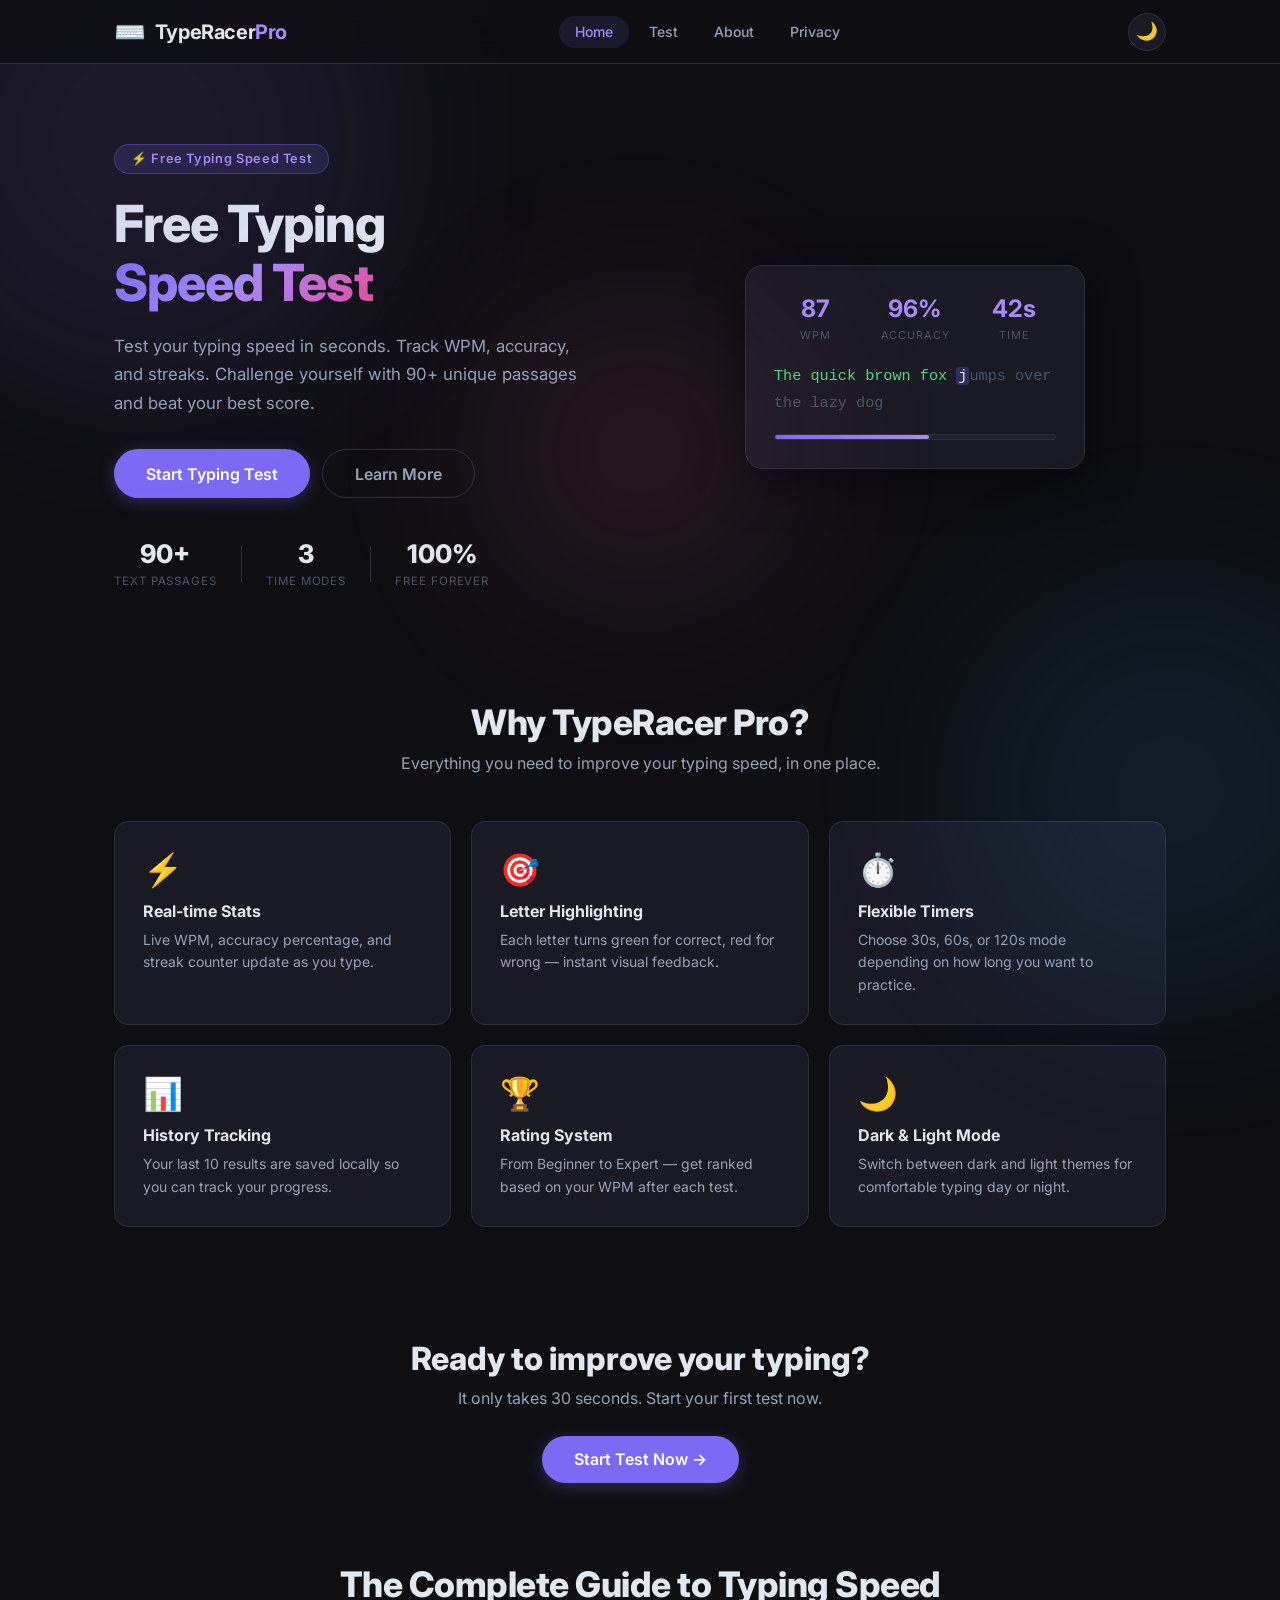
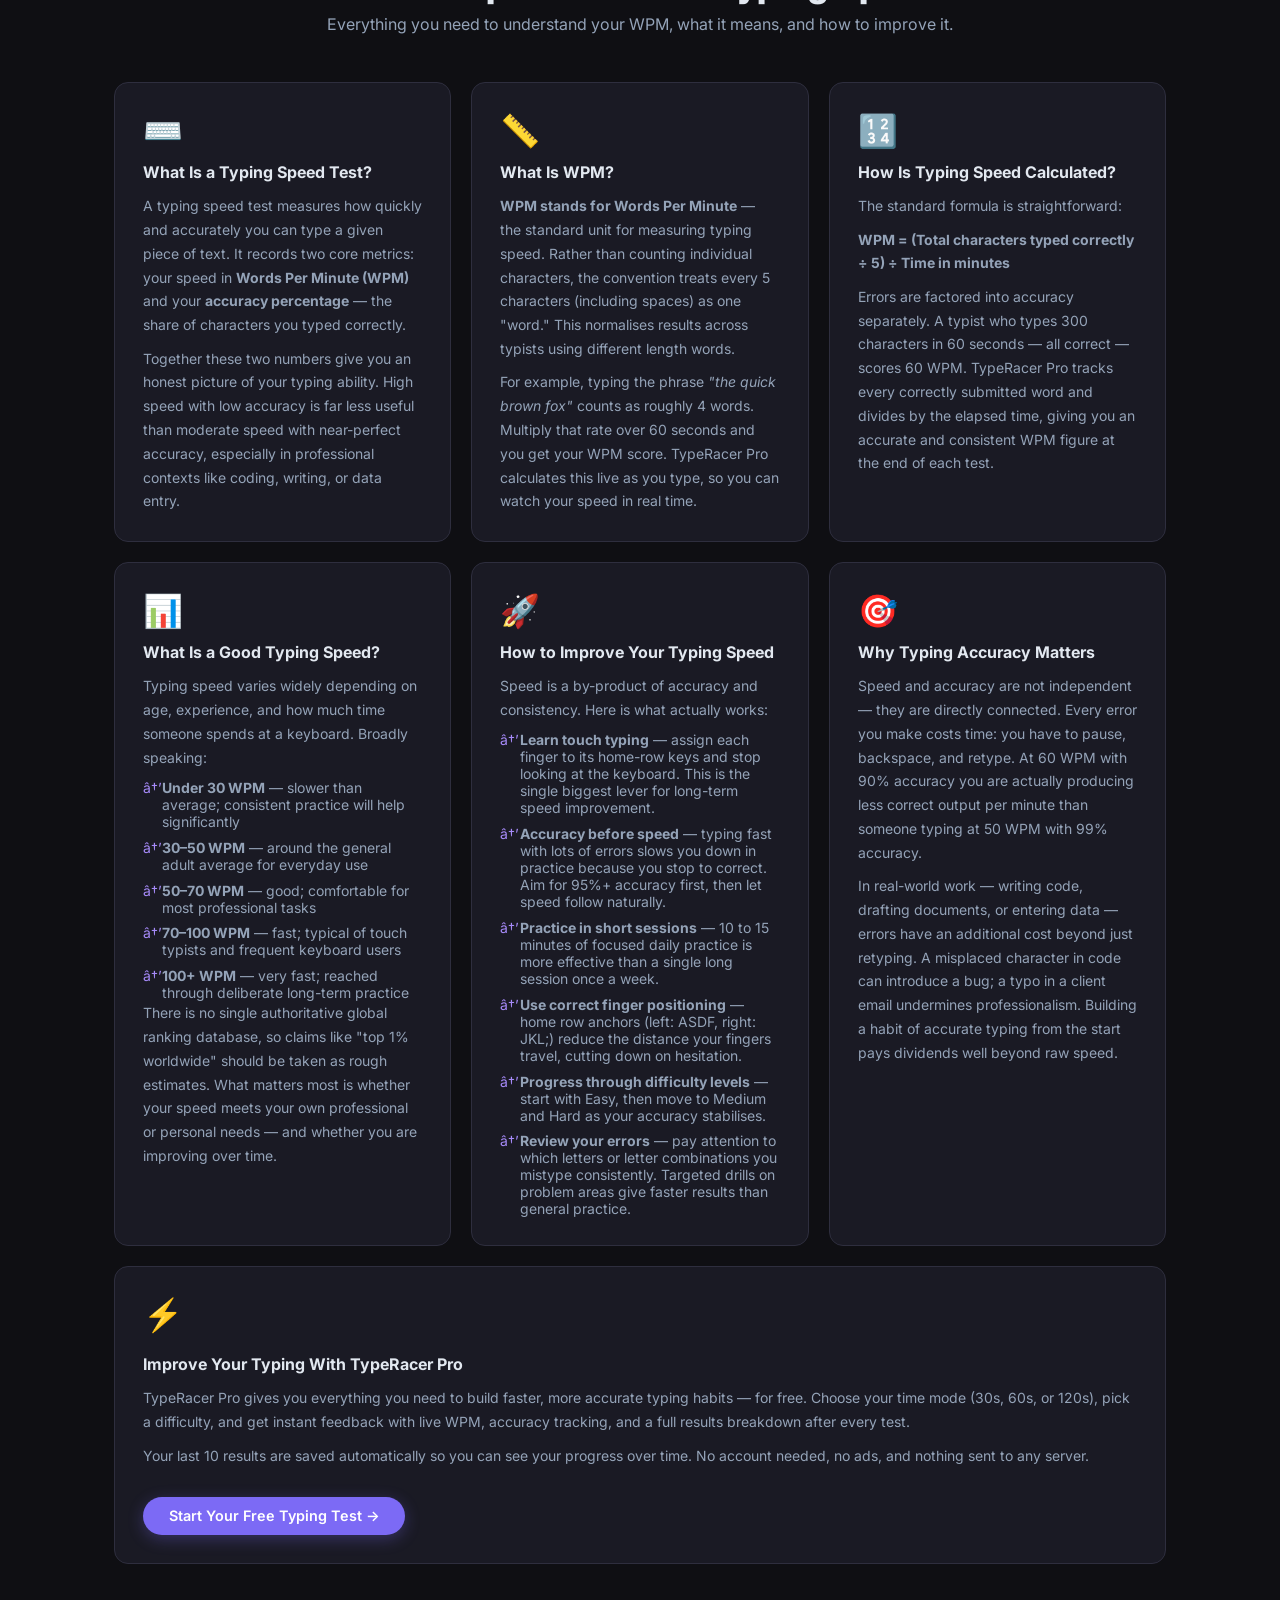
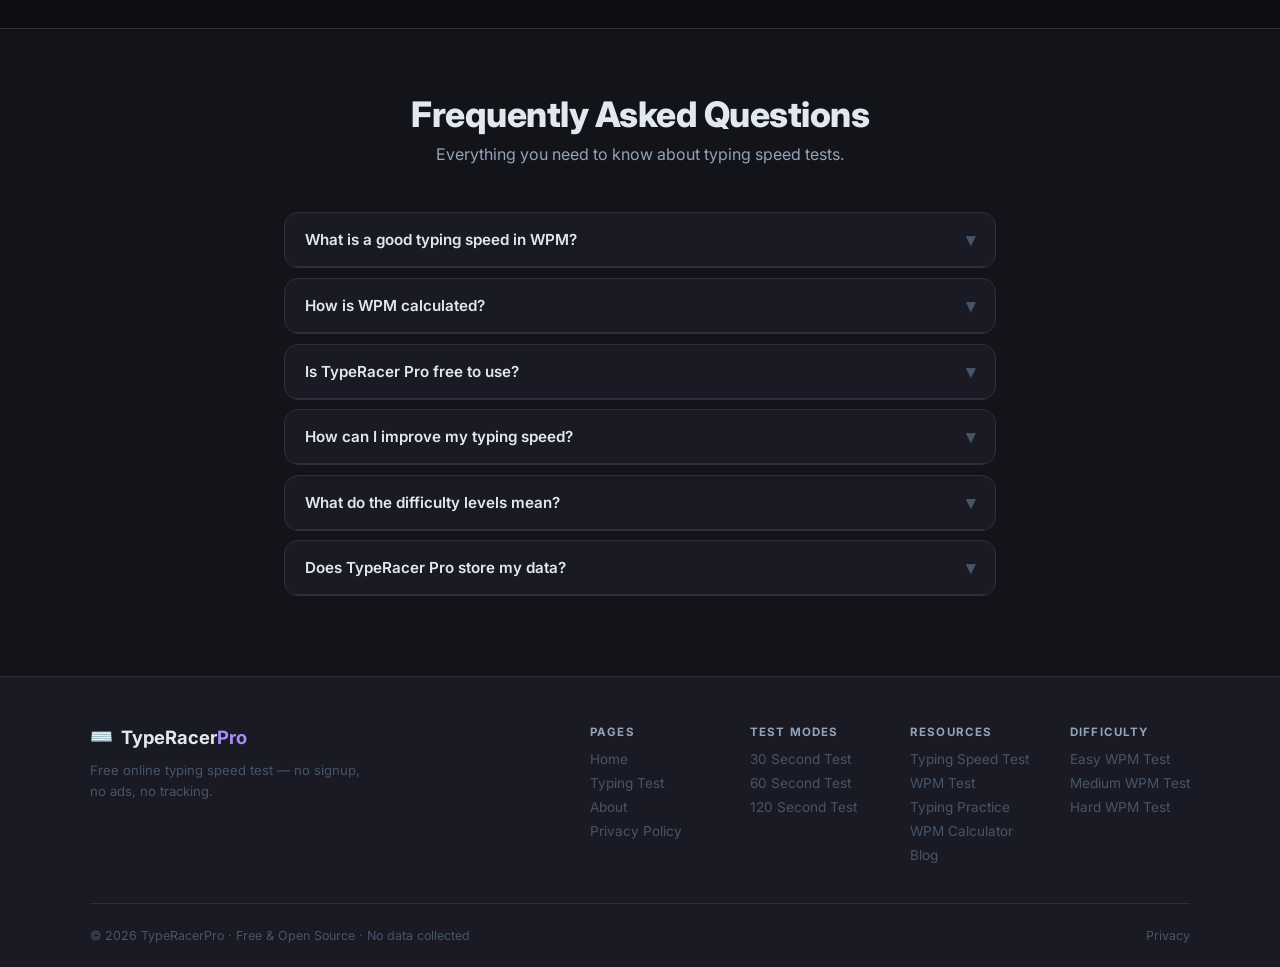
==== commit 57420e96: "fix: move hand overlay directly ON TOP of keyboard using position:absolute SVG - Removed old vkb-han" ====
--- a/index.html
+++ b/index.html
@@ -494,6 +494,8 @@
             <button class="time-tab active" data-time="30">30s</button>
             <button class="time-tab" data-time="60">60s</button>
             <button class="time-tab" data-time="120">120s</button>
+            <button class="time-tab" data-time="300">5m</button>
+            <button class="time-tab" data-time="600">10m</button>
           </div>
           <div class="test-hint">Press <kbd>Tab</kbd> to restart</div>
         </div>
@@ -528,7 +530,7 @@
         </div>
         <div class="stat-card timer-highlight" id="timer-card">
           <span class="stat-value" id="timer">30</span>
-          <span class="stat-label">Seconds</span>
+          <span class="stat-label">Time</span>
         </div>
         <div class="stat-card" id="streak-card">
           <span class="stat-value" id="streak">0</span>
@@ -642,7 +644,70 @@
             <div class="vkb-key vkb-space" data-key=" ">Space</div>
           </div>
         </div>
-      </div>
+
+        <!-- ── Hand Overlays — positioned directly over the keyboard ── -->
+        <svg class="vkb-hands-overlay" id="vkb-hands-svg" viewBox="0 0 820 180" xmlns="http://www.w3.org/2000/svg" aria-hidden="true" preserveAspectRatio="xMidYMid meet">
+          <!-- ═══════════════════════════════
+               LEFT HAND
+               Home row rest: A(lf-pinky) S(lf-ring) D(lf-middle) F(lf-index)
+               Thumb hovers over Space
+          ═══════════════════════════════ -->
+
+          <!-- Left Palm -->
+          <ellipse cx="193" cy="162" rx="88" ry="22" class="hand-palm"/>
+
+          <!-- lf-pinky → rests on A (row3, key2) -->
+          <g id="lf-pinky" class="hand-finger">
+            <rect x="78" y="60" width="22" height="102" rx="11" class="finger-shape"/>
+          </g>
+          <!-- lf-ring → rests on S -->
+          <g id="lf-ring" class="hand-finger">
+            <rect x="118" y="40" width="22" height="122" rx="11" class="finger-shape"/>
+          </g>
+          <!-- lf-middle → rests on D -->
+          <g id="lf-middle" class="hand-finger">
+            <rect x="156" y="28" width="22" height="134" rx="11" class="finger-shape"/>
+          </g>
+          <!-- lf-index → rests on F -->
+          <g id="lf-index" class="hand-finger">
+            <rect x="194" y="38" width="22" height="124" rx="11" class="finger-shape"/>
+          </g>
+          <!-- lf-thumb → hovers over Space (bottom-center-left) -->
+          <g id="lf-thumb" class="hand-finger">
+            <ellipse cx="268" cy="158" rx="28" ry="12" class="finger-shape" transform="rotate(-18,268,158)"/>
+          </g>
+
+          <!-- ═══════════════════════════════
+               RIGHT HAND
+               Home row rest: J(rf-index) K(rf-middle) L(rf-ring) ;(rf-pinky)
+               Thumb hovers over Space
+          ═══════════════════════════════ -->
+
+          <!-- Right Palm -->
+          <ellipse cx="627" cy="162" rx="88" ry="22" class="hand-palm"/>
+
+          <!-- rf-index → rests on J -->
+          <g id="rf-index" class="hand-finger">
+            <rect x="602" y="38" width="22" height="124" rx="11" class="finger-shape"/>
+          </g>
+          <!-- rf-middle → rests on K -->
+          <g id="rf-middle" class="hand-finger">
+            <rect x="640" y="28" width="22" height="134" rx="11" class="finger-shape"/>
+          </g>
+          <!-- rf-ring → rests on L -->
+          <g id="rf-ring" class="hand-finger">
+            <rect x="678" y="40" width="22" height="122" rx="11" class="finger-shape"/>
+          </g>
+          <!-- rf-pinky → rests on ; -->
+          <g id="rf-pinky" class="hand-finger">
+            <rect x="718" y="60" width="22" height="102" rx="11" class="finger-shape"/>
+          </g>
+          <!-- rf-thumb → hovers over Space (bottom-center-right) -->
+          <g id="rf-thumb" class="hand-finger">
+            <ellipse cx="552" cy="158" rx="28" ry="12" class="finger-shape" transform="rotate(18,552,158)"/>
+          </g>
+        </svg><!-- /.vkb-hands-svg -->
+      </div><!-- /.vkb-wrap -->
 
       <!-- History -->
       <div class="history-section">
--- a/style.css
+++ b/style.css
@@ -445,7 +445,11 @@
 }
 .text-display {
   font-family: 'Fira Code', 'Consolas', 'Courier New', monospace; font-size:1.15rem; line-height:2.1;
-  color:var(--text-muted); margin-bottom:1.5rem; user-select:none; min-height:100px;
+  color:var(--text-muted); margin-bottom:1.5rem; user-select:none;
+  /* Fixed 3-line window — text scrolls behind this mask */
+  height: calc(1.15rem * 2.1 * 3);   /* exactly 3 lines */
+  overflow: hidden;
+  position: relative;
 }
 .text-display .word { display:inline-block; margin-right:0.35em; position:relative; }
 .text-display .letter { position:relative; transition:color 0.08s; }
@@ -1070,7 +1074,7 @@
   .features-grid { grid-template-columns:1fr; }
   .stats-bar { grid-template-columns:repeat(2,1fr); }
   .stat-value { font-size:1.6rem; }
-  .text-display { font-size:1rem; }
+  .text-display { font-size:1rem; height: calc(1rem * 2.1 * 3); }
   .test-area { padding:1.25rem; }
   .results-grid { grid-template-columns:1fr 1fr; }
   .modal { padding:1.25rem; }
@@ -1176,3 +1180,66 @@
   .lp-hero { grid-template-columns: 1fr; padding: 1.5rem 1.5rem 2.5rem; }
   .lp-hero .hero-visual { display: none; }
 }
+
+/* ============================================
+   VIRTUAL KEYBOARD — HAND OVERLAY (on top of keyboard)
+   ============================================ */
+
+/* Make vkb a positioning context for the overlay */
+.vkb {
+  position: relative;
+}
+
+/* Full-width SVG sitting ON TOP of the keyboard */
+.vkb-hands-overlay {
+  position: absolute;
+  top: 0; left: 0;
+  width: 100%; height: 100%;
+  pointer-events: none;
+  user-select: none;
+  overflow: visible;
+}
+
+/* Palm */
+.hand-palm {
+  fill: rgba(200,210,230,0.18);
+  stroke: rgba(150,160,190,0.35);
+  stroke-width: 1;
+}
+
+/* Finger default — semi-transparent so keyboard shows through */
+.finger-shape {
+  fill: rgba(180,190,220,0.22);
+  stroke: rgba(140,150,190,0.50);
+  stroke-width: 1.5;
+  transition: fill 0.1s ease, stroke 0.1s ease,
+              filter 0.12s ease, transform 0.12s ease;
+}
+
+/* Home-row index fingers (F / J) — always subtly accented */
+#lf-index .finger-shape { fill: rgba(124,106,245,0.20); stroke: rgba(124,106,245,0.55); }
+#rf-index .finger-shape { fill: rgba(124,106,245,0.20); stroke: rgba(124,106,245,0.55); }
+
+/* ACTIVE — finger presses DOWN and lights up */
+.hand-finger.finger-active .finger-shape {
+  fill: rgba(124,106,245,0.70);
+  stroke: var(--accent2);
+  stroke-width: 2;
+  filter: drop-shadow(0 0 8px var(--accent-glow));
+  transform: translateY(6px);
+}
+
+/* Thumb active */
+#lf-thumb.finger-active .finger-shape { transform: translateY(4px) rotate(-18deg); fill: rgba(124,106,245,0.70); stroke: var(--accent2); filter: drop-shadow(0 0 8px var(--accent-glow)); }
+#rf-thumb.finger-active .finger-shape { transform: translateY(4px) rotate(18deg);  fill: rgba(124,106,245,0.70); stroke: var(--accent2); filter: drop-shadow(0 0 8px var(--accent-glow)); }
+
+/* Light mode — slightly darker tint so fingers are visible */
+[data-theme="light"] .hand-palm   { fill: rgba(100,110,160,0.10); stroke: rgba(100,110,160,0.30); }
+[data-theme="light"] .finger-shape { fill: rgba(100,110,160,0.14); stroke: rgba(100,110,160,0.40); }
+[data-theme="light"] #lf-index .finger-shape,
+[data-theme="light"] #rf-index .finger-shape { fill: rgba(109,86,240,0.18); stroke: rgba(109,86,240,0.50); }
+
+/* Hide on very small screens */
+@media (max-width: 400px) {
+  .vkb-hands-overlay { display: none; }
+}
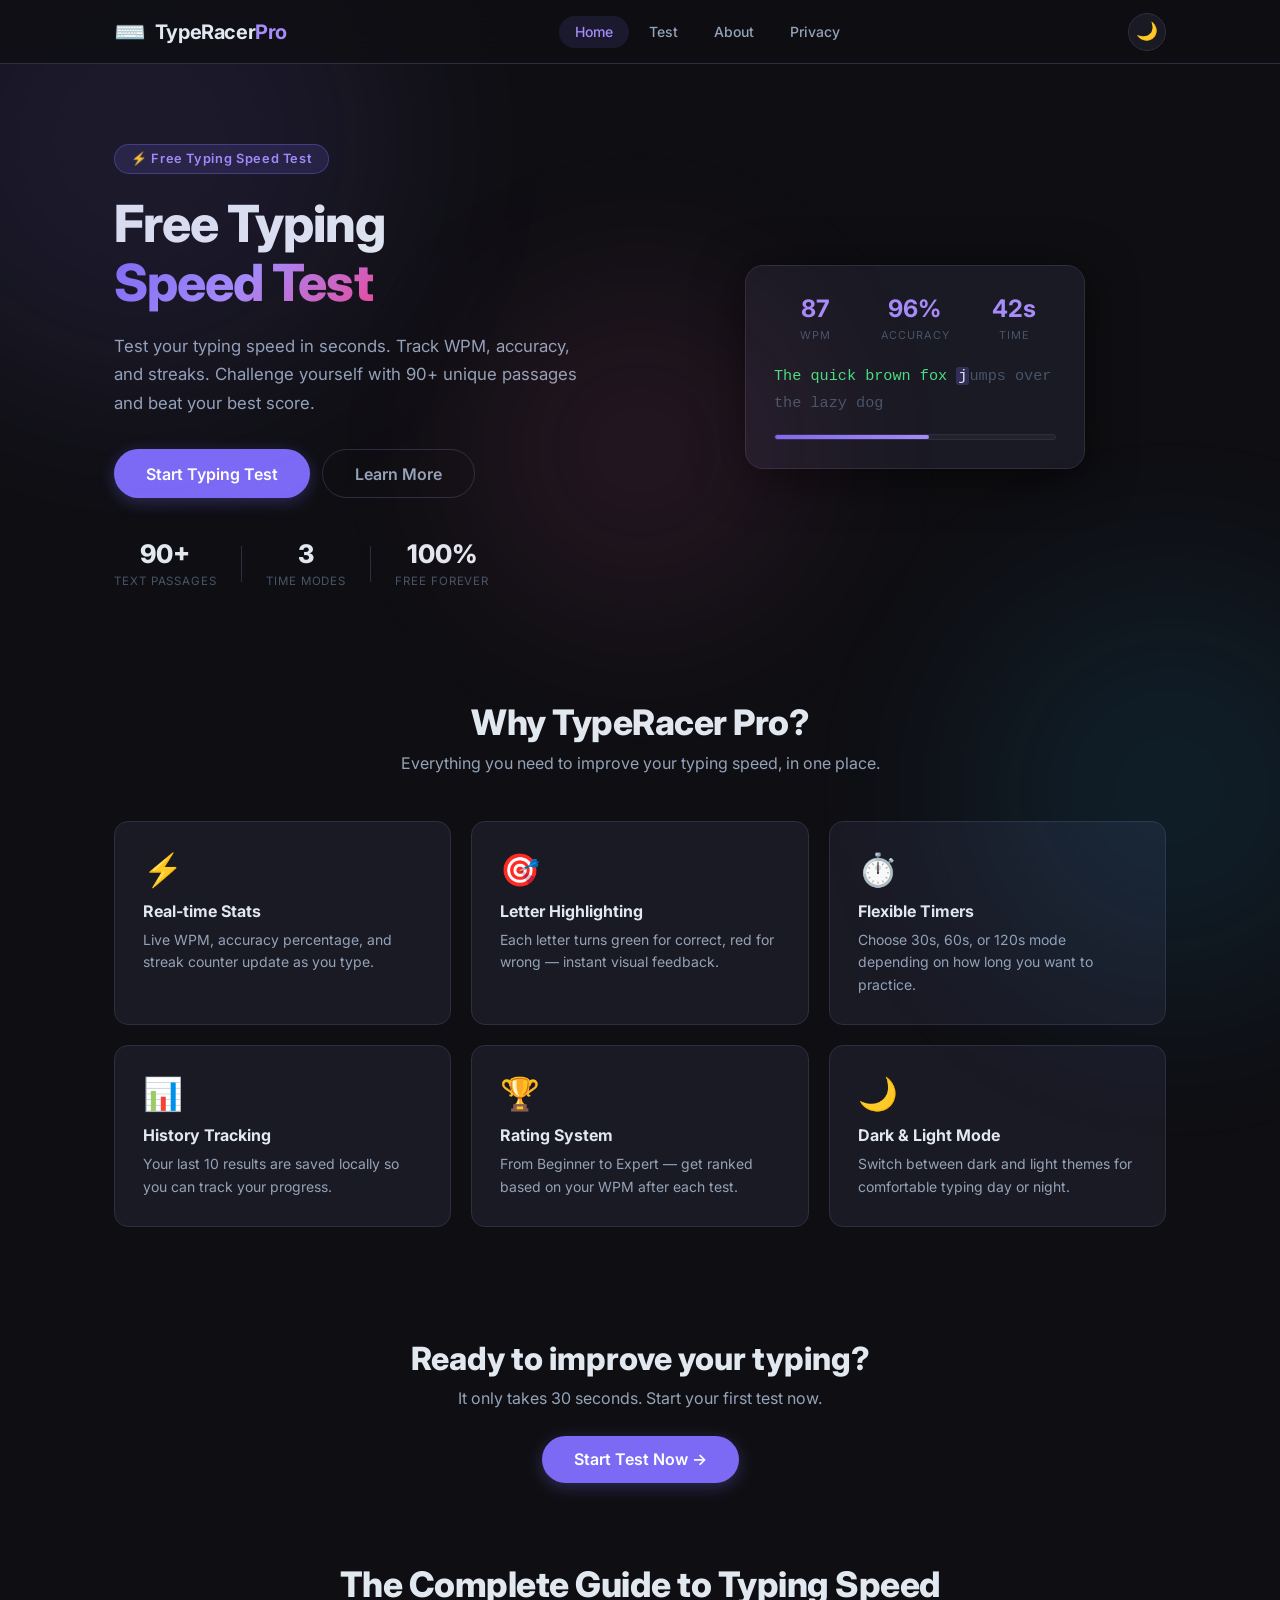
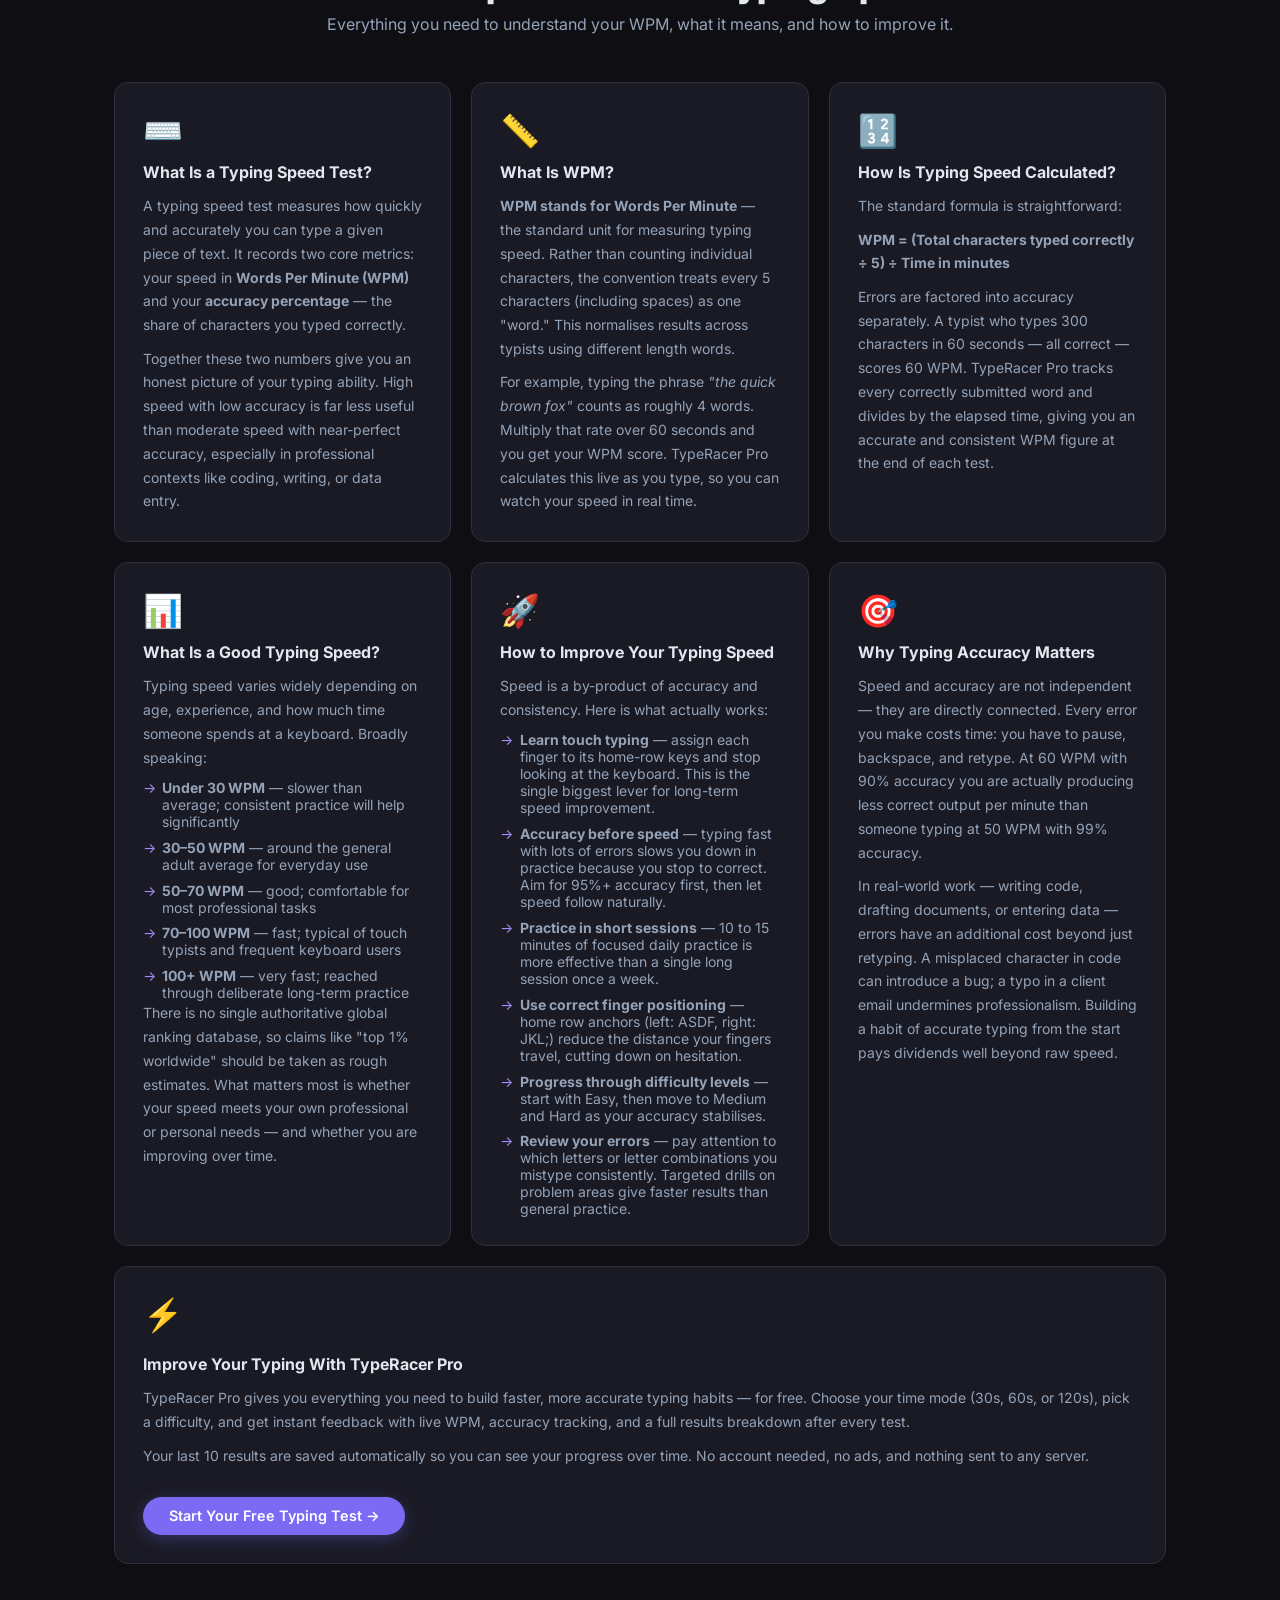
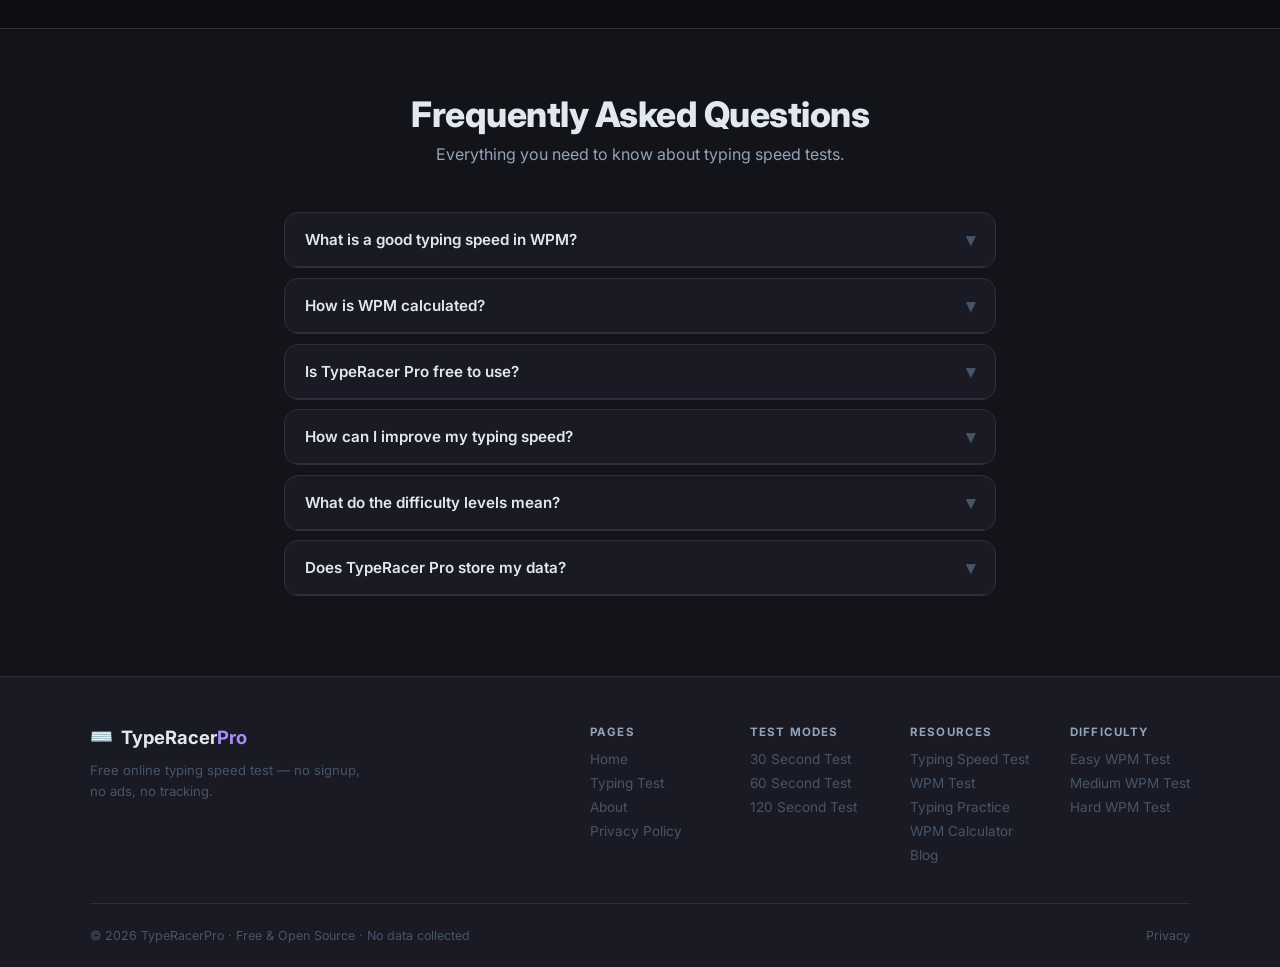
==== commit b13eaf9e: "fix: hands now correctly below keyboard, fingers pointing upward - Removed position:absolute from SV" ====
--- a/index.html
+++ b/index.html
@@ -645,68 +645,31 @@
           </div>
         </div>
 
-        <!-- ── Hand Overlays — positioned directly over the keyboard ── -->
-        <svg class="vkb-hands-overlay" id="vkb-hands-svg" viewBox="0 0 820 180" xmlns="http://www.w3.org/2000/svg" aria-hidden="true" preserveAspectRatio="xMidYMid meet">
-          <!-- ═══════════════════════════════
-               LEFT HAND
-               Home row rest: A(lf-pinky) S(lf-ring) D(lf-middle) F(lf-index)
-               Thumb hovers over Space
-          ═══════════════════════════════ -->
-
-          <!-- Left Palm -->
-          <ellipse cx="193" cy="162" rx="88" ry="22" class="hand-palm"/>
-
-          <!-- lf-pinky → rests on A (row3, key2) -->
-          <g id="lf-pinky" class="hand-finger">
-            <rect x="78" y="60" width="22" height="102" rx="11" class="finger-shape"/>
-          </g>
-          <!-- lf-ring → rests on S -->
-          <g id="lf-ring" class="hand-finger">
-            <rect x="118" y="40" width="22" height="122" rx="11" class="finger-shape"/>
-          </g>
-          <!-- lf-middle → rests on D -->
-          <g id="lf-middle" class="hand-finger">
-            <rect x="156" y="28" width="22" height="134" rx="11" class="finger-shape"/>
-          </g>
-          <!-- lf-index → rests on F -->
-          <g id="lf-index" class="hand-finger">
-            <rect x="194" y="38" width="22" height="124" rx="11" class="finger-shape"/>
-          </g>
-          <!-- lf-thumb → hovers over Space (bottom-center-left) -->
-          <g id="lf-thumb" class="hand-finger">
-            <ellipse cx="268" cy="158" rx="28" ry="12" class="finger-shape" transform="rotate(-18,268,158)"/>
-          </g>
-
-          <!-- ═══════════════════════════════
-               RIGHT HAND
-               Home row rest: J(rf-index) K(rf-middle) L(rf-ring) ;(rf-pinky)
-               Thumb hovers over Space
-          ═══════════════════════════════ -->
-
-          <!-- Right Palm -->
-          <ellipse cx="627" cy="162" rx="88" ry="22" class="hand-palm"/>
-
-          <!-- rf-index → rests on J -->
-          <g id="rf-index" class="hand-finger">
-            <rect x="602" y="38" width="22" height="124" rx="11" class="finger-shape"/>
-          </g>
-          <!-- rf-middle → rests on K -->
-          <g id="rf-middle" class="hand-finger">
-            <rect x="640" y="28" width="22" height="134" rx="11" class="finger-shape"/>
-          </g>
-          <!-- rf-ring → rests on L -->
-          <g id="rf-ring" class="hand-finger">
-            <rect x="678" y="40" width="22" height="122" rx="11" class="finger-shape"/>
-          </g>
-          <!-- rf-pinky → rests on ; -->
-          <g id="rf-pinky" class="hand-finger">
-            <rect x="718" y="60" width="22" height="102" rx="11" class="finger-shape"/>
-          </g>
-          <!-- rf-thumb → hovers over Space (bottom-center-right) -->
-          <g id="rf-thumb" class="hand-finger">
-            <ellipse cx="552" cy="158" rx="28" ry="12" class="finger-shape" transform="rotate(18,552,158)"/>
-          </g>
-        </svg><!-- /.vkb-hands-svg -->
+        <!-- ── Hands: normal block BELOW keyboard, fingers pointing UP ── -->
+        <div class="vkb-hands-wrap" aria-hidden="true">
+          <svg class="vkb-hands-svg" id="vkb-hands-svg"
+               viewBox="0 0 740 130"
+               xmlns="http://www.w3.org/2000/svg">
+
+            <!-- LEFT HAND — over A S D F home row -->
+            <ellipse class="hand-palm" cx="165" cy="118" rx="82" ry="16"/>
+            <g id="lf-pinky" class="hand-finger"><rect class="finger-shape" x="82"  y="0" width="22" height="118" rx="11"/></g>
+            <g id="lf-ring"  class="hand-finger"><rect class="finger-shape" x="114" y="0" width="22" height="110" rx="11"/></g>
+            <g id="lf-middle" class="hand-finger"><rect class="finger-shape" x="146" y="0" width="22" height="102" rx="11"/></g>
+            <g id="lf-index" class="hand-finger"><rect class="finger-shape" x="178" y="0" width="22" height="110" rx="11"/></g>
+            <g id="lf-thumb" class="hand-finger"><rect class="finger-shape" x="214" y="106" width="44" height="18" rx="9"/></g>
+
+            <!-- RIGHT HAND — over J K L ; home row -->
+            <ellipse class="hand-palm" cx="575" cy="118" rx="82" ry="16"/>
+            <g id="rf-index"  class="hand-finger"><rect class="finger-shape" x="538" y="0" width="22" height="110" rx="11"/></g>
+            <g id="rf-middle" class="hand-finger"><rect class="finger-shape" x="570" y="0" width="22" height="102" rx="11"/></g>
+            <g id="rf-ring"   class="hand-finger"><rect class="finger-shape" x="602" y="0" width="22" height="110" rx="11"/></g>
+            <g id="rf-pinky"  class="hand-finger"><rect class="finger-shape" x="634" y="0" width="22" height="118" rx="11"/></g>
+            <g id="rf-thumb"  class="hand-finger"><rect class="finger-shape" x="482" y="106" width="44" height="18" rx="9"/></g>
+
+          </svg>
+        </div>
+
       </div><!-- /.vkb-wrap -->
 
       <!-- History -->
--- a/style.css
+++ b/style.css
@@ -1,5 +1,5 @@
-﻿/* ============================================
-   CSS Variables â€“ Dark & Light Mode
+/* ============================================
+   CSS Variables – Dark & Light Mode
    ============================================ */
 :root {
   --bg: #0f0f13;
@@ -176,7 +176,7 @@
 .page.active { display: block; }
 
 /* ============================================
-   HOME PAGE â€“ Hero
+   HOME PAGE – Hero
    ============================================ */
 .hero {
   max-width: 1100px; margin: 0 auto;
@@ -341,7 +341,7 @@
   margin-bottom: 0.9rem;
 }
 
-/* â”€â”€ Difficulty Row â”€â”€ */
+/* ── Difficulty Row ── */
 .difficulty-row {
   display: flex; align-items: center; gap: 0.85rem;
   flex-wrap: wrap;
@@ -446,7 +446,7 @@
 .text-display {
   font-family: 'Fira Code', 'Consolas', 'Courier New', monospace; font-size:1.15rem; line-height:2.1;
   color:var(--text-muted); margin-bottom:1.5rem; user-select:none;
-  /* Fixed 3-line window — text scrolls behind this mask */
+  /* Fixed 3-line window � text scrolls behind this mask */
   height: calc(1.15rem * 2.1 * 3);   /* exactly 3 lines */
   overflow: hidden;
   position: relative;
@@ -783,7 +783,7 @@
 
 .tips-list { list-style:none; display:flex; flex-direction:column; gap:0.55rem; }
 .tips-list li { font-size:0.875rem; color:var(--text-secondary); padding-left:1.2rem; position:relative; }
-.tips-list li::before { content:'â†’'; position:absolute; left:0; color:var(--accent2); }
+.tips-list li::before { content:'→'; position:absolute; left:0; color:var(--accent2); }
 
 .tech-tags { display:flex; flex-wrap:wrap; gap:0.5rem; }
 .tech-tag {
@@ -806,7 +806,7 @@
 .privacy-highlight span { font-size:1.1rem; flex-shrink:0; }
 .privacy-list { list-style:none; display:flex; flex-direction:column; gap:0.5rem; margin:0.75rem 0; }
 .privacy-list li { font-size:0.875rem; color:var(--text-secondary); padding-left:1.4rem; position:relative; line-height:1.6; }
-.privacy-list li::before { content:'â€¢'; position:absolute; left:0.3rem; color:var(--accent2); }
+.privacy-list li::before { content:'•'; position:absolute; left:0.3rem; color:var(--accent2); }
 .content-card code {
   background:var(--surface2); border:1px solid var(--border);
   border-radius:4px; padding:1px 6px; font-family:'Fira Code',monospace;
@@ -968,16 +968,6 @@
   letter-spacing: 0.08em;
   margin-bottom: 0.6rem;
 }
-.vkb {
-  background: var(--surface);
-  border: 1px solid var(--border);
-  border-radius: var(--radius);
-  padding: 0.85rem 0.75rem;
-  display: flex;
-  flex-direction: column;
-  gap: 5px;
-  box-shadow: var(--shadow);
-}
 .vkb-row {
   display: flex;
   gap: 4px;
@@ -1056,7 +1046,7 @@
 ::selection { background:var(--accent); color:#fff; }
 
 /* ============================================
-   RESPONSIVE â€“ Mobile First
+   RESPONSIVE – Mobile First
    ============================================ */
 @media (max-width: 900px) {
   .hero { grid-template-columns:1fr; text-align:center; padding:4rem 1.5rem 2rem; }
@@ -1157,7 +1147,7 @@
 }
 
 /* ============================================
-   Landing Page – Breadcrumb
+   Landing Page � Breadcrumb
    ============================================ */
 .lp-breadcrumb { padding: calc(var(--nav-h) + 0.75rem) 1.5rem 0; }
 .lp-breadcrumb-inner { max-width: 1100px; margin: 0 auto; }
@@ -1169,7 +1159,7 @@
 .lp-breadcrumb a:hover { color: var(--accent2); }
 .lp-breadcrumb [aria-current="page"] { color: var(--text-secondary); }
 
-/* Landing Page – Hero wrapper (reuses .hero grid, just removes top padding offset) */
+/* Landing Page � Hero wrapper (reuses .hero grid, just removes top padding offset) */
 .lp-hero {
   max-width: 1100px; margin: 0 auto;
   padding: 2rem 1.5rem 3rem;
@@ -1181,65 +1171,68 @@
   .lp-hero .hero-visual { display: none; }
 }
 
-/* ============================================
-   VIRTUAL KEYBOARD — HAND OVERLAY (on top of keyboard)
-   ============================================ */
-
-/* Make vkb a positioning context for the overlay */
+
+/* ============================================
+   VIRTUAL KEYBOARD � HAND SECTION
+   ============================================ */
+
+/* .vkb � normal, no position:relative */
 .vkb {
-  position: relative;
-}
-
-/* Full-width SVG sitting ON TOP of the keyboard */
-.vkb-hands-overlay {
-  position: absolute;
-  top: 0; left: 0;
-  width: 100%; height: 100%;
+  background: var(--surface);
+  border: 1px solid var(--border);
+  border-radius: var(--radius);
+  padding: 0.85rem 0.75rem;
+  display: flex;
+  flex-direction: column;
+  gap: 5px;
+  box-shadow: var(--shadow);
+}
+
+/* Hands container � normal block below keyboard */
+.vkb-hands-wrap {
+  width: 100%;
+  padding: 0 2px;
+  margin-top: 4px;
   pointer-events: none;
   user-select: none;
-  overflow: visible;
-}
-
-/* Palm */
+}
+
+/* SVG fills width, fixed height, fingers point UP toward keyboard */
+.vkb-hands-svg {
+  display: block;
+  width: 100%;
+  height: 100px;
+}
+
 .hand-palm {
-  fill: rgba(200,210,230,0.18);
-  stroke: rgba(150,160,190,0.35);
-  stroke-width: 1;
-}
-
-/* Finger default — semi-transparent so keyboard shows through */
+  fill: var(--surface2);
+  stroke: var(--border);
+  stroke-width: 1.5;
+}
+
 .finger-shape {
-  fill: rgba(180,190,220,0.22);
-  stroke: rgba(140,150,190,0.50);
+  fill: var(--surface2);
+  stroke: var(--border);
   stroke-width: 1.5;
-  transition: fill 0.1s ease, stroke 0.1s ease,
-              filter 0.12s ease, transform 0.12s ease;
-}
-
-/* Home-row index fingers (F / J) — always subtly accented */
-#lf-index .finger-shape { fill: rgba(124,106,245,0.20); stroke: rgba(124,106,245,0.55); }
-#rf-index .finger-shape { fill: rgba(124,106,245,0.20); stroke: rgba(124,106,245,0.55); }
-
-/* ACTIVE — finger presses DOWN and lights up */
+  transition: fill 0.12s, stroke 0.12s, filter 0.12s, transform 0.12s;
+}
+
+#lf-index .finger-shape { fill: rgba(124,106,245,0.18); stroke: rgba(124,106,245,0.6); }
+#rf-index .finger-shape { fill: rgba(124,106,245,0.18); stroke: rgba(124,106,245,0.6); }
+
 .hand-finger.finger-active .finger-shape {
-  fill: rgba(124,106,245,0.70);
+  fill: var(--accent);
   stroke: var(--accent2);
   stroke-width: 2;
-  filter: drop-shadow(0 0 8px var(--accent-glow));
-  transform: translateY(6px);
-}
-
-/* Thumb active */
-#lf-thumb.finger-active .finger-shape { transform: translateY(4px) rotate(-18deg); fill: rgba(124,106,245,0.70); stroke: var(--accent2); filter: drop-shadow(0 0 8px var(--accent-glow)); }
-#rf-thumb.finger-active .finger-shape { transform: translateY(4px) rotate(18deg);  fill: rgba(124,106,245,0.70); stroke: var(--accent2); filter: drop-shadow(0 0 8px var(--accent-glow)); }
-
-/* Light mode — slightly darker tint so fingers are visible */
-[data-theme="light"] .hand-palm   { fill: rgba(100,110,160,0.10); stroke: rgba(100,110,160,0.30); }
-[data-theme="light"] .finger-shape { fill: rgba(100,110,160,0.14); stroke: rgba(100,110,160,0.40); }
+  filter: drop-shadow(0 0 6px rgba(124,106,245,0.55));
+  transform: translateY(-6px);
+}
+
+[data-theme="light"] .hand-palm    { fill: #dde3ef; stroke: #b8c2d8; }
+[data-theme="light"] .finger-shape { fill: #dde3ef; stroke: #b8c2d8; }
 [data-theme="light"] #lf-index .finger-shape,
-[data-theme="light"] #rf-index .finger-shape { fill: rgba(109,86,240,0.18); stroke: rgba(109,86,240,0.50); }
-
-/* Hide on very small screens */
-@media (max-width: 400px) {
-  .vkb-hands-overlay { display: none; }
-}
+[data-theme="light"] #rf-index .finger-shape {
+  fill: rgba(109,86,240,0.15); stroke: rgba(109,86,240,0.50);
+}
+
+@media (max-width: 400px) { .vkb-hands-wrap { display: none; } }
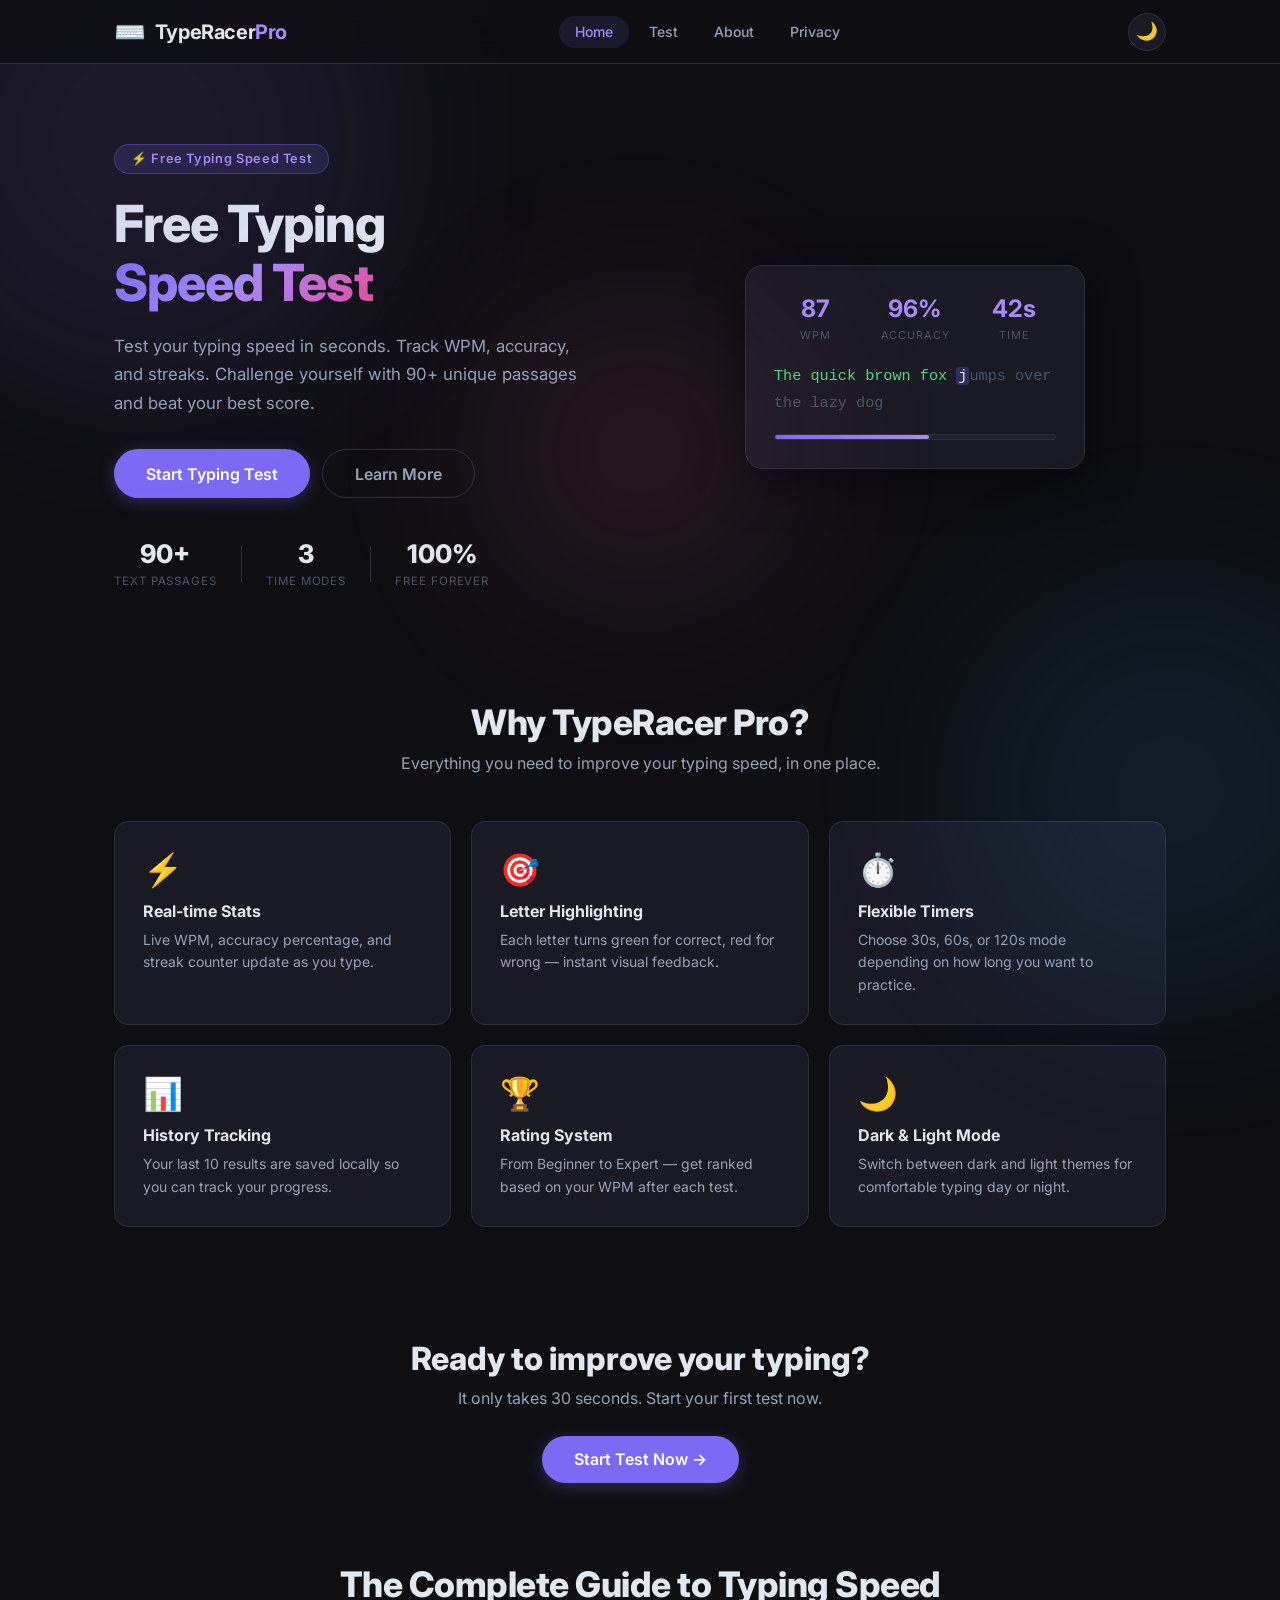
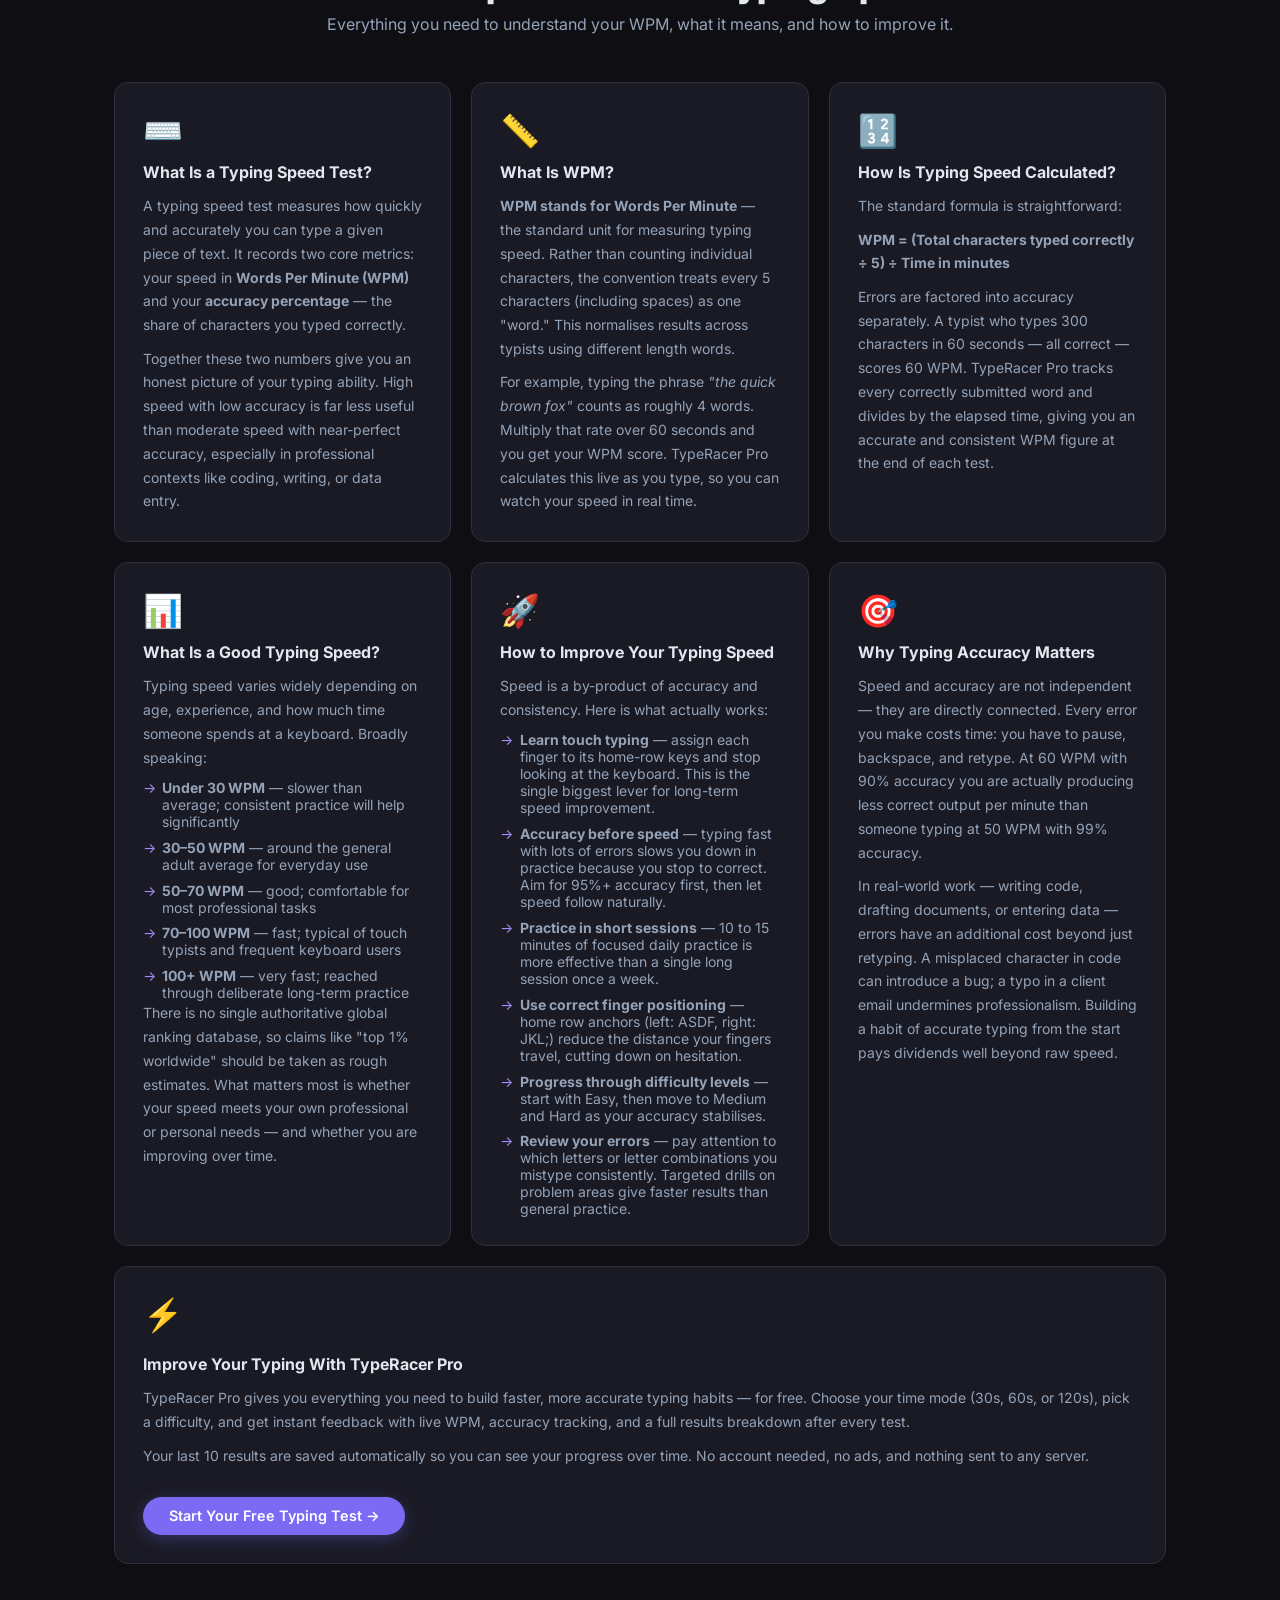
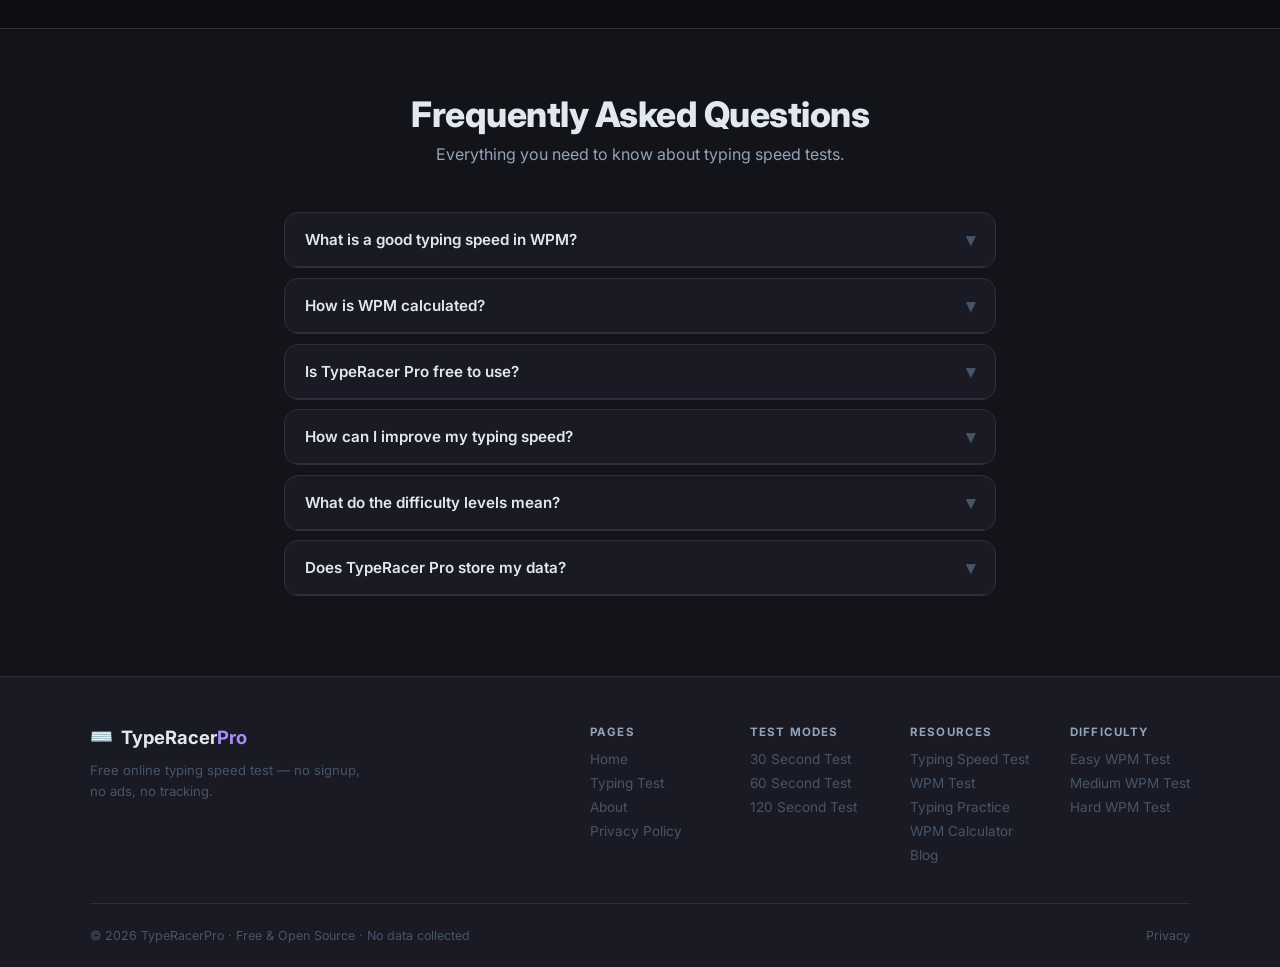
==== commit 2fb59b1d: "revert: remove all hand overlay code completely - Removed vkb-hands-wrap div and SVG from index.html" ====
--- a/index.html
+++ b/index.html
@@ -645,31 +645,6 @@
           </div>
         </div>
 
-        <!-- ── Hands: normal block BELOW keyboard, fingers pointing UP ── -->
-        <div class="vkb-hands-wrap" aria-hidden="true">
-          <svg class="vkb-hands-svg" id="vkb-hands-svg"
-               viewBox="0 0 740 130"
-               xmlns="http://www.w3.org/2000/svg">
-
-            <!-- LEFT HAND — over A S D F home row -->
-            <ellipse class="hand-palm" cx="165" cy="118" rx="82" ry="16"/>
-            <g id="lf-pinky" class="hand-finger"><rect class="finger-shape" x="82"  y="0" width="22" height="118" rx="11"/></g>
-            <g id="lf-ring"  class="hand-finger"><rect class="finger-shape" x="114" y="0" width="22" height="110" rx="11"/></g>
-            <g id="lf-middle" class="hand-finger"><rect class="finger-shape" x="146" y="0" width="22" height="102" rx="11"/></g>
-            <g id="lf-index" class="hand-finger"><rect class="finger-shape" x="178" y="0" width="22" height="110" rx="11"/></g>
-            <g id="lf-thumb" class="hand-finger"><rect class="finger-shape" x="214" y="106" width="44" height="18" rx="9"/></g>
-
-            <!-- RIGHT HAND — over J K L ; home row -->
-            <ellipse class="hand-palm" cx="575" cy="118" rx="82" ry="16"/>
-            <g id="rf-index"  class="hand-finger"><rect class="finger-shape" x="538" y="0" width="22" height="110" rx="11"/></g>
-            <g id="rf-middle" class="hand-finger"><rect class="finger-shape" x="570" y="0" width="22" height="102" rx="11"/></g>
-            <g id="rf-ring"   class="hand-finger"><rect class="finger-shape" x="602" y="0" width="22" height="110" rx="11"/></g>
-            <g id="rf-pinky"  class="hand-finger"><rect class="finger-shape" x="634" y="0" width="22" height="118" rx="11"/></g>
-            <g id="rf-thumb"  class="hand-finger"><rect class="finger-shape" x="482" y="106" width="44" height="18" rx="9"/></g>
-
-          </svg>
-        </div>
-
       </div><!-- /.vkb-wrap -->
 
       <!-- History -->
--- a/style.css
+++ b/style.css
@@ -1172,67 +1172,3 @@
 }
 
 
-/* ============================================
-   VIRTUAL KEYBOARD � HAND SECTION
-   ============================================ */
-
-/* .vkb � normal, no position:relative */
-.vkb {
-  background: var(--surface);
-  border: 1px solid var(--border);
-  border-radius: var(--radius);
-  padding: 0.85rem 0.75rem;
-  display: flex;
-  flex-direction: column;
-  gap: 5px;
-  box-shadow: var(--shadow);
-}
-
-/* Hands container � normal block below keyboard */
-.vkb-hands-wrap {
-  width: 100%;
-  padding: 0 2px;
-  margin-top: 4px;
-  pointer-events: none;
-  user-select: none;
-}
-
-/* SVG fills width, fixed height, fingers point UP toward keyboard */
-.vkb-hands-svg {
-  display: block;
-  width: 100%;
-  height: 100px;
-}
-
-.hand-palm {
-  fill: var(--surface2);
-  stroke: var(--border);
-  stroke-width: 1.5;
-}
-
-.finger-shape {
-  fill: var(--surface2);
-  stroke: var(--border);
-  stroke-width: 1.5;
-  transition: fill 0.12s, stroke 0.12s, filter 0.12s, transform 0.12s;
-}
-
-#lf-index .finger-shape { fill: rgba(124,106,245,0.18); stroke: rgba(124,106,245,0.6); }
-#rf-index .finger-shape { fill: rgba(124,106,245,0.18); stroke: rgba(124,106,245,0.6); }
-
-.hand-finger.finger-active .finger-shape {
-  fill: var(--accent);
-  stroke: var(--accent2);
-  stroke-width: 2;
-  filter: drop-shadow(0 0 6px rgba(124,106,245,0.55));
-  transform: translateY(-6px);
-}
-
-[data-theme="light"] .hand-palm    { fill: #dde3ef; stroke: #b8c2d8; }
-[data-theme="light"] .finger-shape { fill: #dde3ef; stroke: #b8c2d8; }
-[data-theme="light"] #lf-index .finger-shape,
-[data-theme="light"] #rf-index .finger-shape {
-  fill: rgba(109,86,240,0.15); stroke: rgba(109,86,240,0.50);
-}
-
-@media (max-width: 400px) { .vkb-hands-wrap { display: none; } }
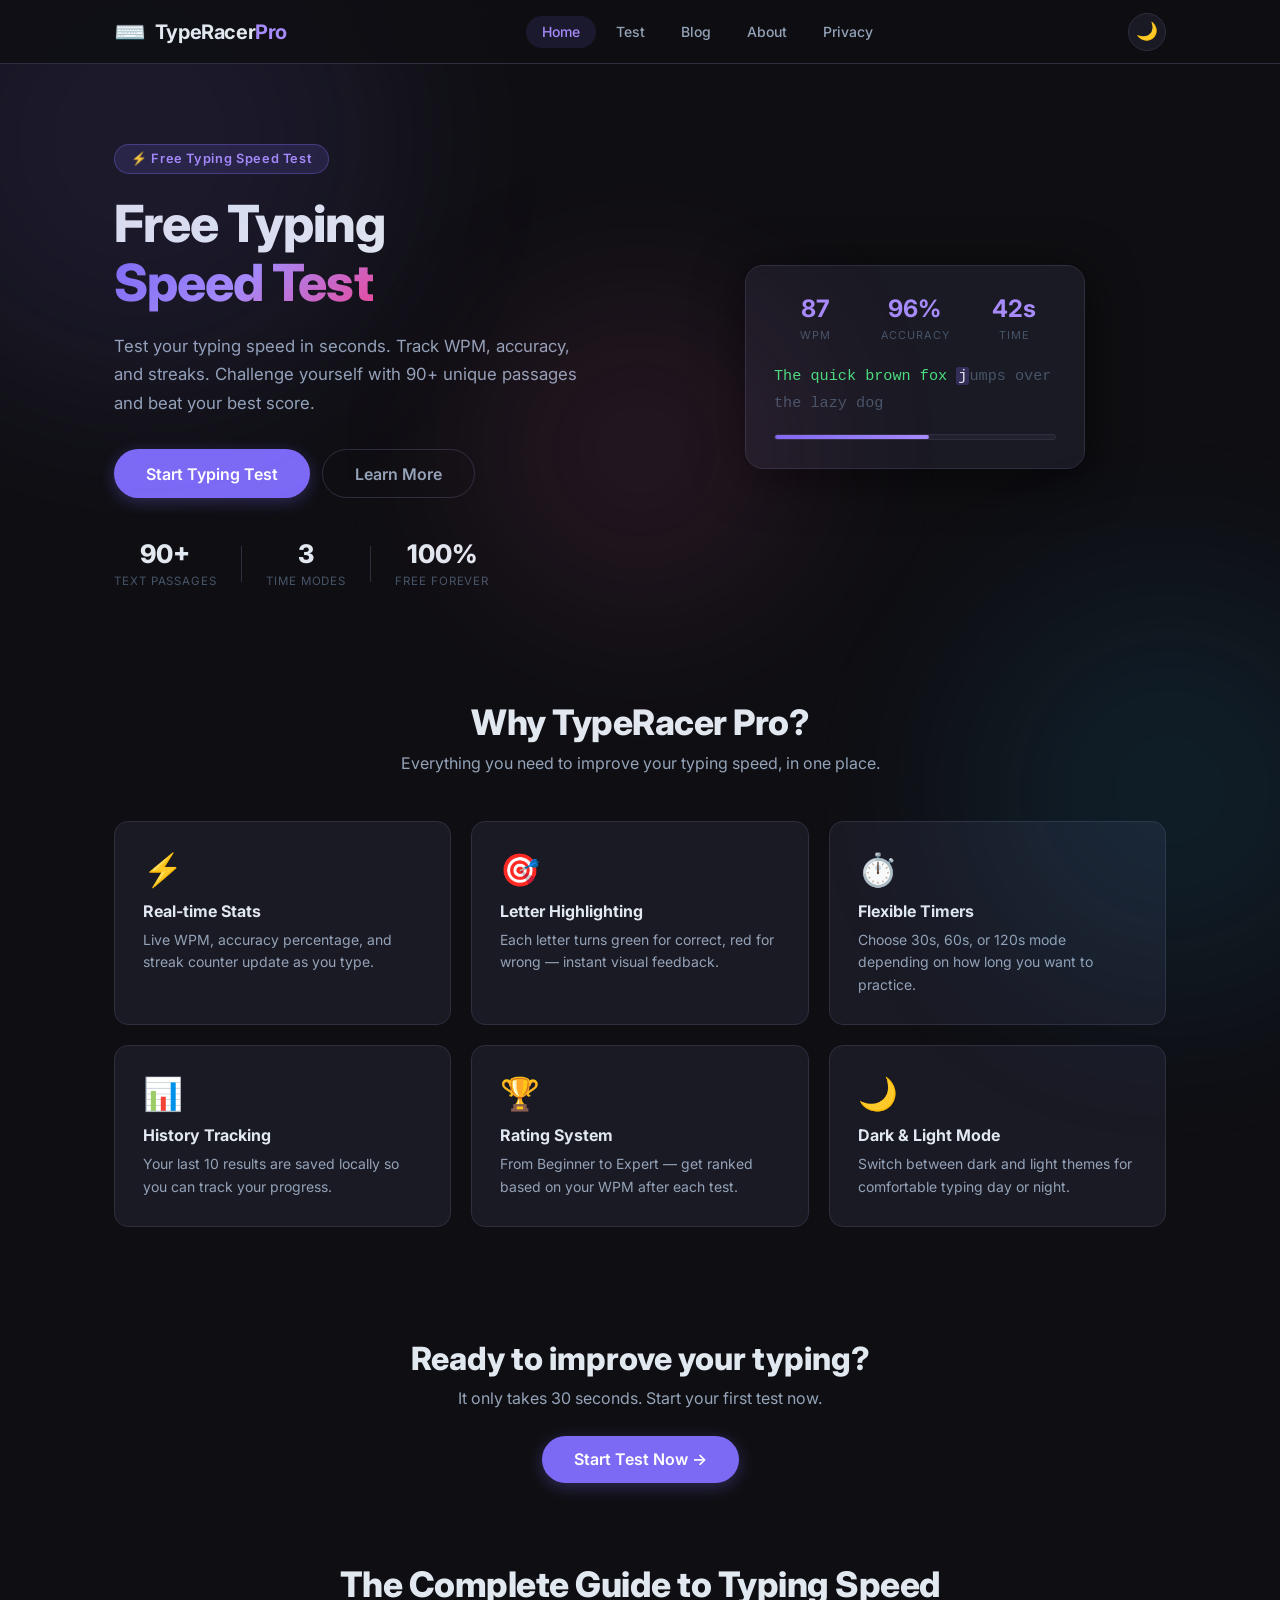
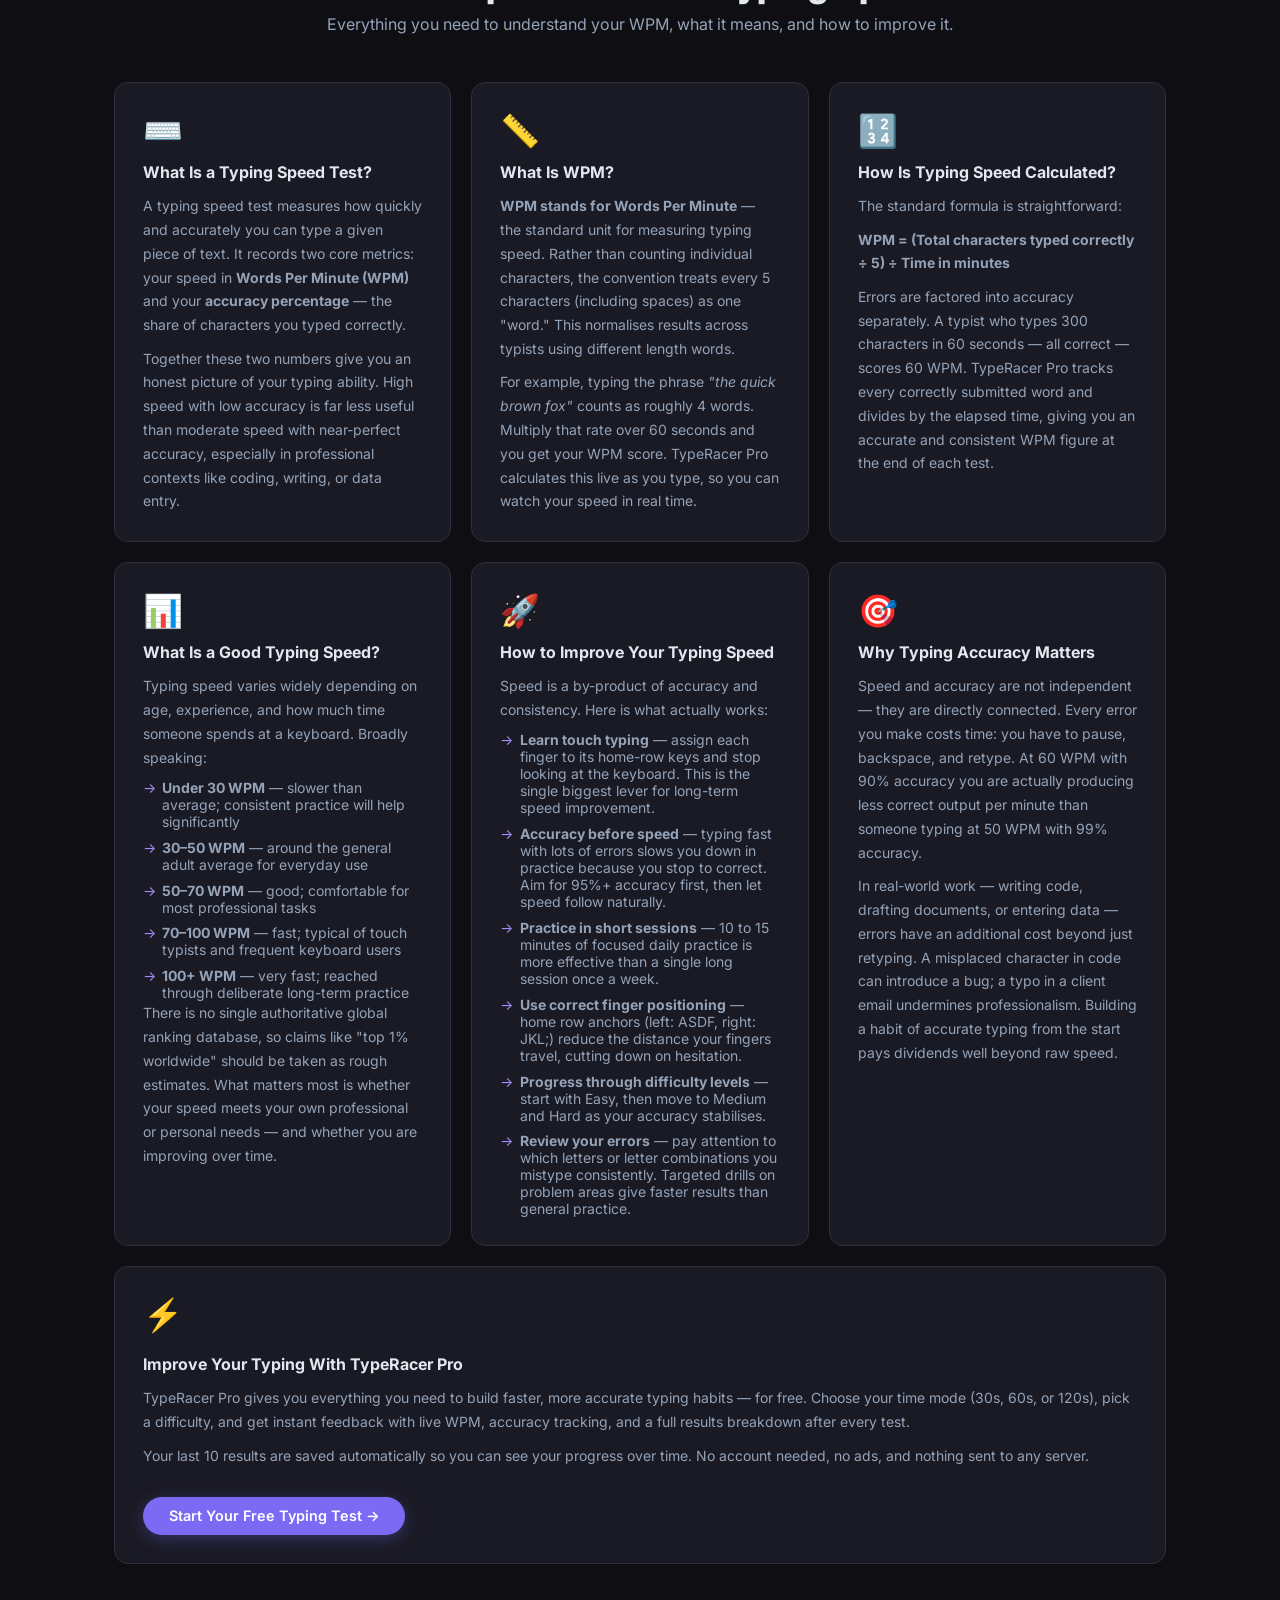
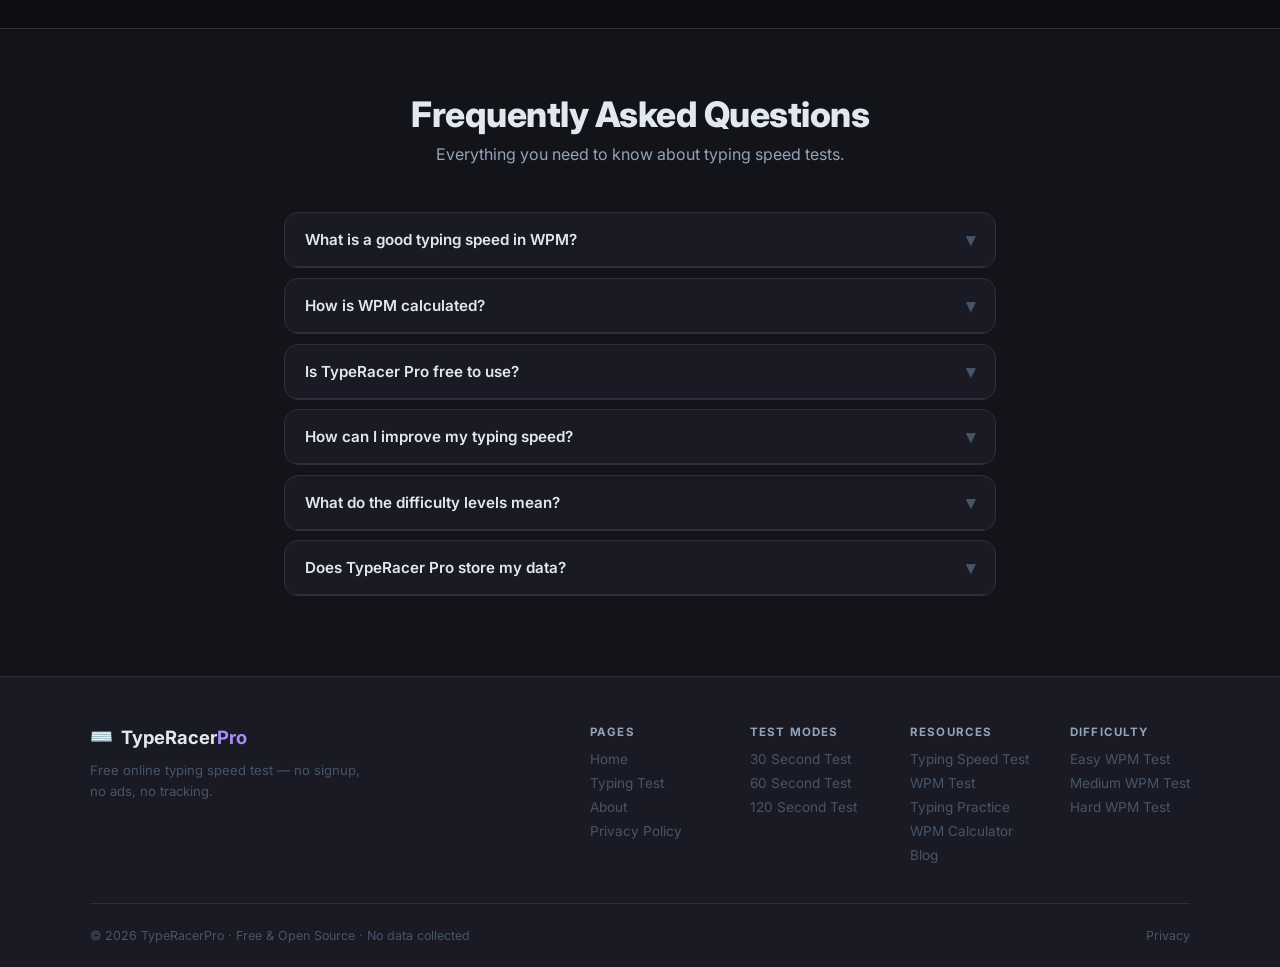
==== commit bb6e92ab: "feat: add Blog nav link to all pages (desktop + mobile) Added href='/blog/' nav link to: - index.htm" ====
--- a/index.html
+++ b/index.html
@@ -192,6 +192,7 @@
       <ul class="nav-links" id="nav-links">
         <li><a class="nav-link active" href="/" data-page="home"> Home</a></li>
         <li><a class="nav-link" href="/#test" data-page="test">Test</a></li>
+        <li><a class="nav-link" href="/blog/">Blog</a></li>
         <li><a class="nav-link" href="/#about" data-page="about"> About</a></li>
         <li><a class="nav-link" href="/#privacy" data-page="privacy"> Privacy</a></li>
       </ul>
@@ -213,6 +214,7 @@
     <div class="mobile-menu" id="mobile-menu">
       <a class="mobile-link active" href="/" data-page="home"> Home</a>
       <a class="mobile-link" href="/#test" data-page="test"> Test</a>
+      <a class="mobile-link" href="/blog/">Blog</a>
       <a class="mobile-link" href="/#about" data-page="about"> About</a>
       <a class="mobile-link" href="/#privacy" data-page="privacy"> Privacy</a>
     </div>
